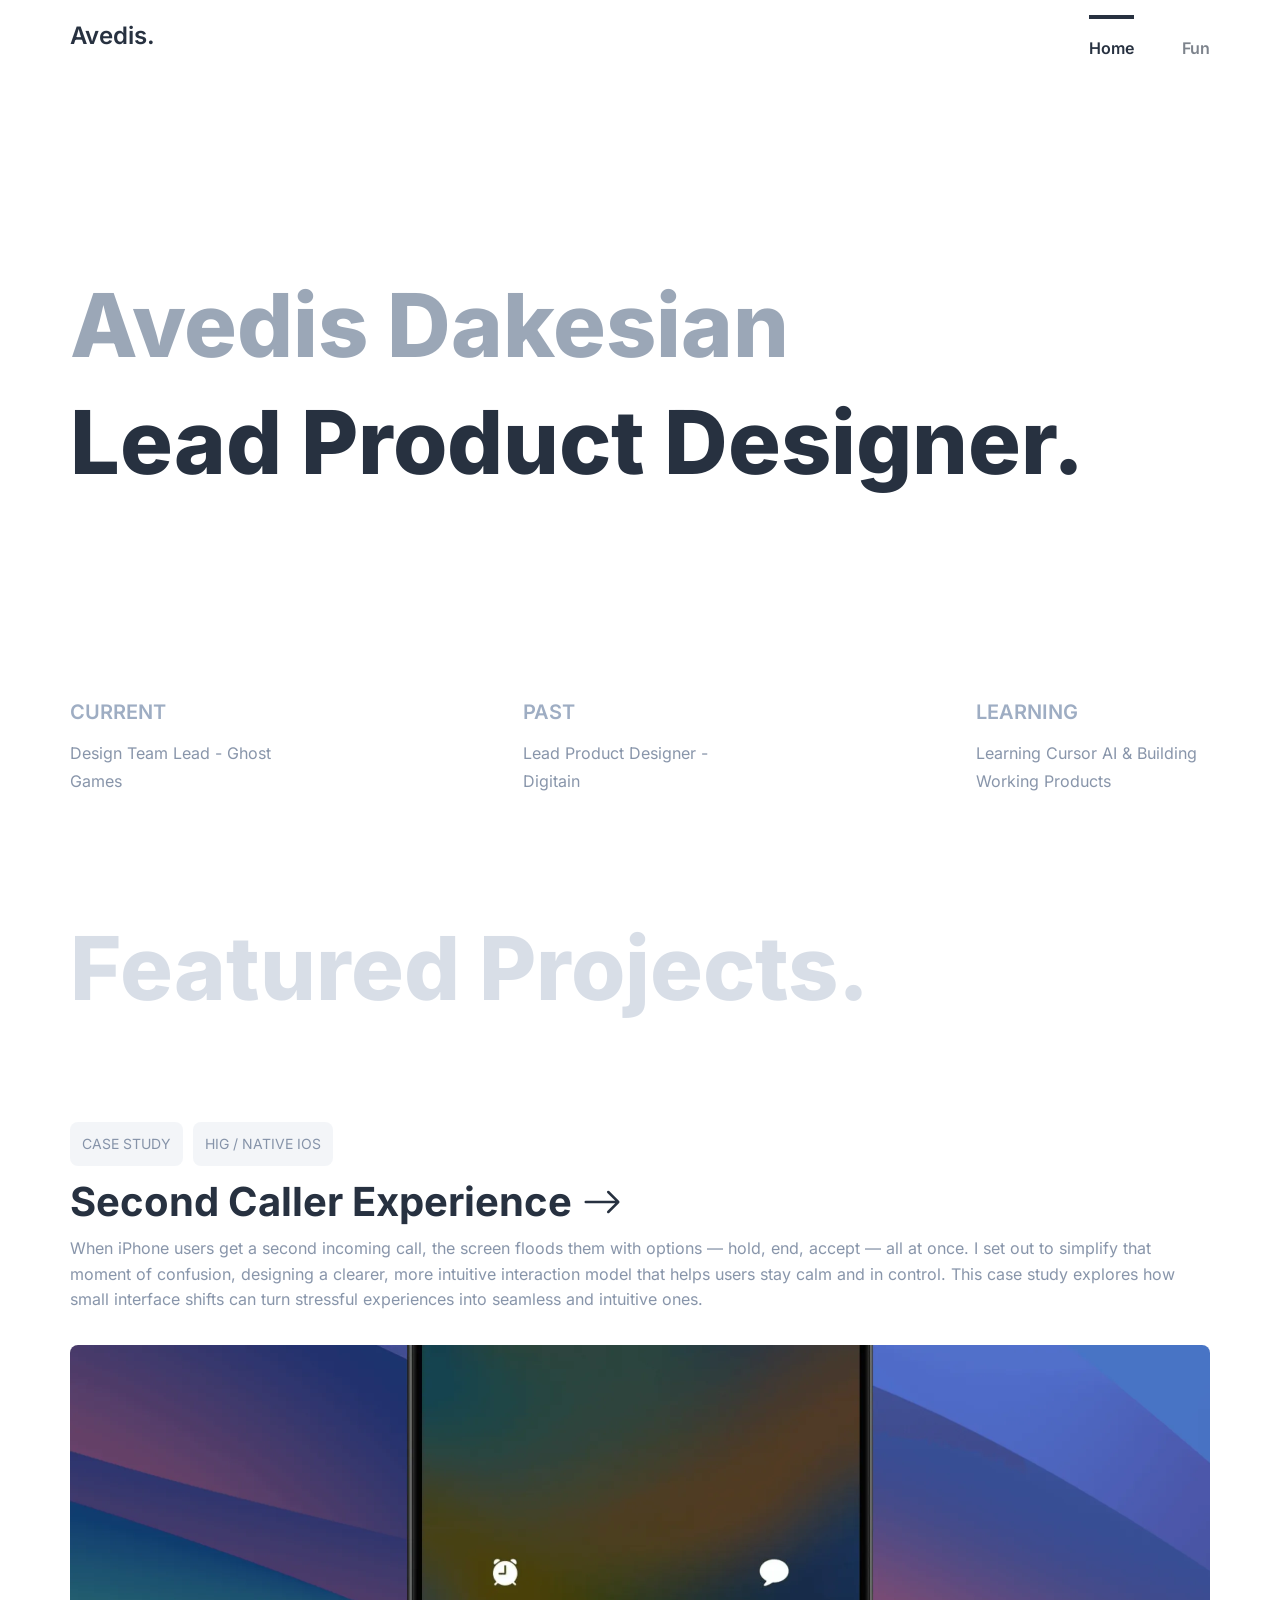
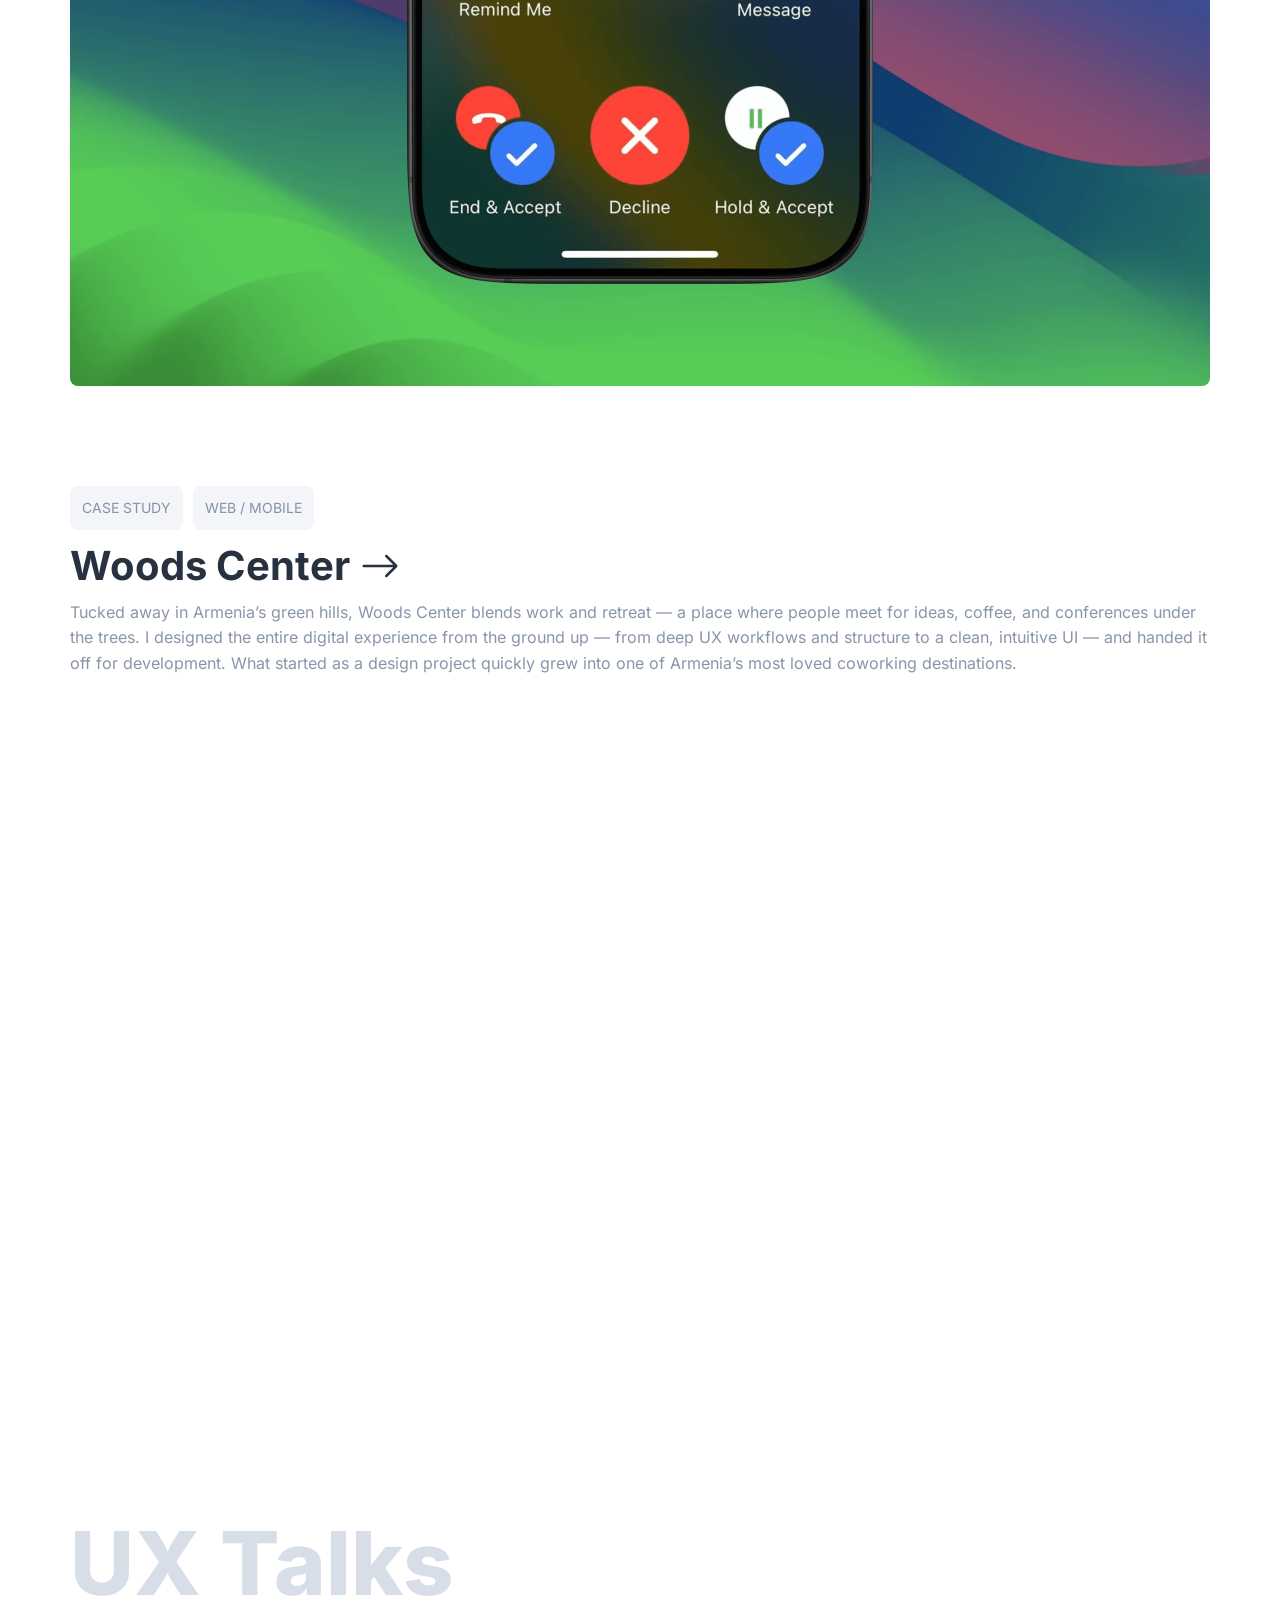
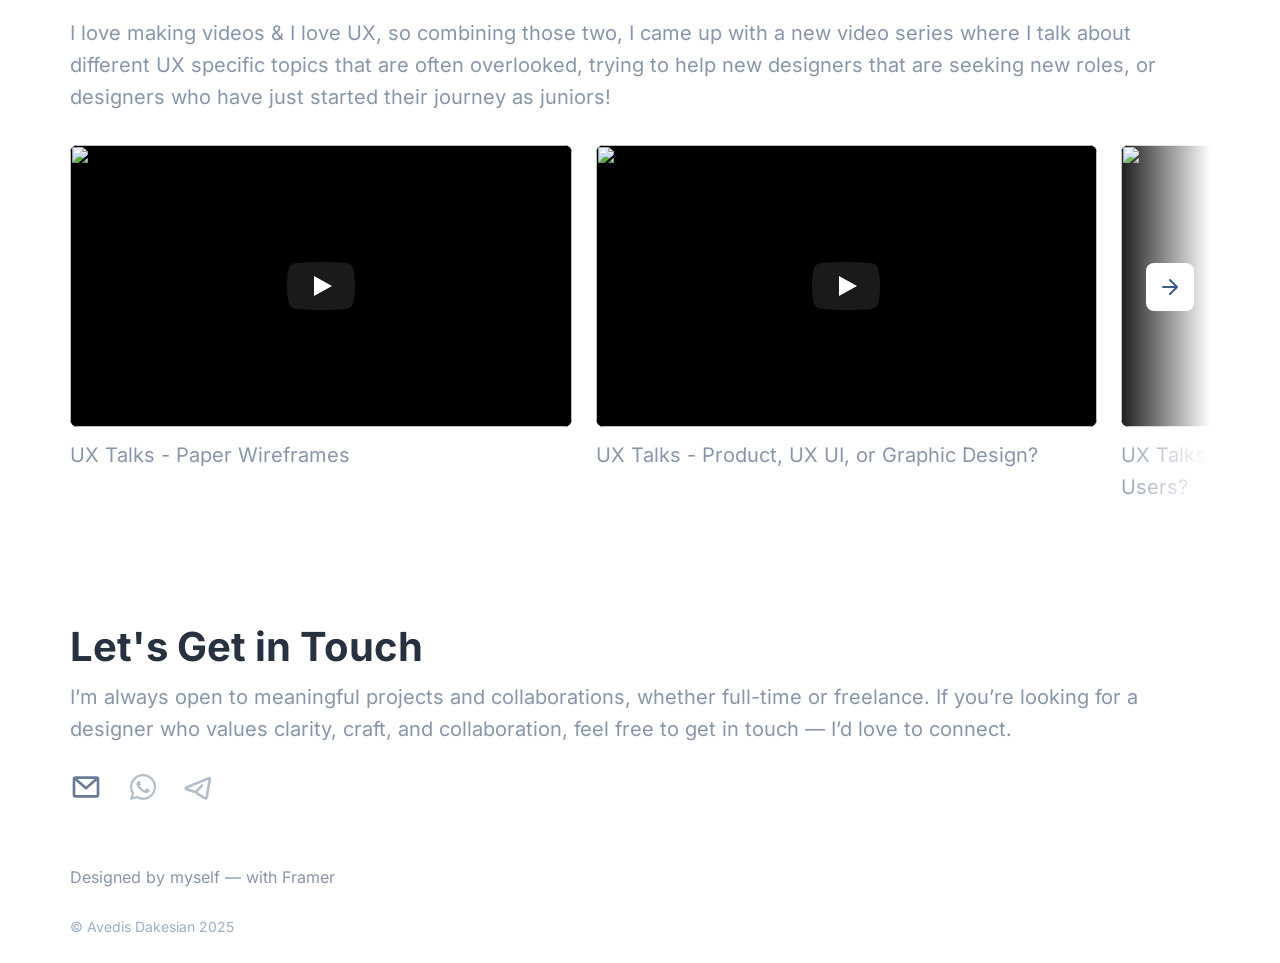
==== index.html @ b2bc1f85 "Rebuild the site in plain HTML and CSS Home page with the flipping role titles, and both case studie" ====
<!doctype html>
<html lang="en">
<head>
  <meta charset="utf-8">
  <meta name="viewport" content="width=device-width, initial-scale=1">
  <title>Avedis.</title>
  <meta name="description" content="Avedis Dakesian, Lead Product Designer. Case studies, UX Talks and how to get in touch.">
  <meta property="og:title" content="Avedis.">
  <meta property="og:description" content="Avedis Dakesian, Lead Product Designer.">
  <meta property="og:type" content="website">
  <meta property="og:image" content="https://avedisdakesian.github.io/assets/img/og-image.jpg">
  <meta name="twitter:card" content="summary_large_image">
  <link rel="icon" href="favicon.svg" type="image/svg+xml">
  <link rel="preload" href="assets/fonts/inter-latin-wght-normal.woff2" as="font" type="font/woff2" crossorigin>
  <link rel="stylesheet" href="assets/css/base.css">
  <link rel="stylesheet" href="assets/css/home.css">
</head>
<body>

  <!-- Phone header (below 1220px wide) -->
  <header class="phone-nav" data-menu>
    <div class="phone-nav__bar">
      <a class="logo" href="./">Avedis.</a>
      <button class="phone-nav__toggle" type="button" aria-expanded="false" aria-controls="phone-menu">
        <span class="visually-hidden">Menu</span>
        <span class="phone-nav__line"></span>
        <span class="phone-nav__line"></span>
      </button>
    </div>
    <nav class="phone-nav__menu" id="phone-menu" aria-label="Main">
      <a href="./" aria-current="page">Home</a>
      <a href="https://www.instagram.com/avedisdakesian/" target="_blank" rel="noopener">Fun</a>
    </nav>
  </header>

  <main class="container">

    <section class="hero">
      <!-- Desktop nav -->
      <nav class="nav" aria-label="Main">
        <a class="logo" href="./">Avedis.</a>
        <div class="nav__items">
          <a class="nav__item is-active" href="./" aria-current="page">Home</a>
          <a class="nav__item" href="https://www.instagram.com/avedisdakesian/" target="_blank" rel="noopener">Fun</a>
        </div>
      </nav>

      <div class="hero__texts">
        <h1 class="hero__name">Avedis Dakesian</h1>
        <!-- The flipping titles: the list slides up one line at a time. The last line repeats the first so the loop is seamless. -->
        <p class="hero__roles" aria-label="Lead Product Designer, Problem Solver, UX Architect, UI Designer, Storyteller">
          <span class="hero__roles-track" aria-hidden="true">
            <span>Lead Product Designer.</span>
            <span>Problem Solver.</span>
            <span>UX Architect.</span>
            <span>UI Designer.</span>
            <span>Storyteller.</span>
            <span>Lead Product Designer.</span>
          </span>
        </p>
      </div>

      <div class="timeline">
        <div class="timeline__item">
          <h2 class="timeline__label">CURRENT</h2>
          <p class="timeline__text">Design Team Lead - Ghost Games</p>
        </div>
        <div class="timeline__item">
          <h2 class="timeline__label">PAST</h2>
          <p class="timeline__text">Lead Product Designer - Digitain</p>
        </div>
        <div class="timeline__item">
          <h2 class="timeline__label">LEARNING</h2>
          <p class="timeline__text">Learning Cursor AI &amp; Building Working Products</p>
        </div>
      </div>
    </section>

    <section class="projects" aria-labelledby="projects-title">
      <h2 class="section-title" id="projects-title">Featured Projects.</h2>

      <div class="projects__list">
        <article class="project">
          <div class="project__head">
            <ul class="tags">
              <li>CASE STUDY</li>
              <li>HIG / NATIVE IOS</li>
            </ul>
            <div class="project__text">
              <a class="project__title" href="second-caller/">
                <h3>Second Caller Experience</h3>
                <svg viewBox="0 0 16 16" aria-hidden="true"><path fill="currentColor" fill-rule="evenodd" d="M1 8a.5.5 0 0 1 .5-.5h11.793l-3.147-3.146a.5.5 0 0 1 .708-.708l4 4a.5.5 0 0 1 0 .708l-4 4a.5.5 0 0 1-.708-.708L13.293 8.5H1.5A.5.5 0 0 1 1 8"/></svg>
              </a>
              <p class="project__desc">When iPhone users get a second incoming call, the screen floods them with options — hold, end, accept — all at once. I set out to simplify that moment of confusion, designing a clearer, more intuitive interaction model that helps users stay calm and in control. This case study explores how small interface shifts can turn stressful experiences into seamless and intuitive ones.</p>
            </div>
          </div>
          <a class="project__media" href="second-caller/" tabindex="-1" aria-hidden="true">
            <img src="assets/img/second-caller-cover.webp" alt="" width="2280" height="1282" loading="lazy">
          </a>
        </article>

        <article class="project">
          <div class="project__head">
            <ul class="tags">
              <li>CASE STUDY</li>
              <li>WEB / MOBILE</li>
            </ul>
            <div class="project__text">
              <a class="project__title" href="woods-center/">
                <h3>Woods Center</h3>
                <svg viewBox="0 0 16 16" aria-hidden="true"><path fill="currentColor" fill-rule="evenodd" d="M1 8a.5.5 0 0 1 .5-.5h11.793l-3.147-3.146a.5.5 0 0 1 .708-.708l4 4a.5.5 0 0 1 0 .708l-4 4a.5.5 0 0 1-.708-.708L13.293 8.5H1.5A.5.5 0 0 1 1 8"/></svg>
              </a>
              <p class="project__desc">Tucked away in Armenia’s green hills, Woods Center blends work and retreat — a place where people meet for ideas, coffee, and conferences under the trees. I designed the entire digital experience from the ground up — from deep UX workflows and structure to a clean, intuitive UI — and handed it off for development. What started as a design project quickly grew into one of Armenia’s most loved coworking destinations.</p>
            </div>
          </div>
          <a class="project__media" href="woods-center/" tabindex="-1" aria-hidden="true">
            <video src="assets/video/woods-center-demo.mp4" autoplay muted loop playsinline preload="metadata"></video>
          </a>
        </article>
      </div>
    </section>

    <section class="talks" aria-labelledby="talks-title">
      <div>
        <h2 class="section-title" id="talks-title">UX Talks</h2>
        <p class="talks__intro">I love making videos &amp; I love UX, so combining those two, I came up with a new video series where I talk about different UX specific topics that are often overlooked, trying to help new designers that are seeking new roles, or designers who have just started their journey as juniors!</p>
      </div>

      <div class="talks__browser" data-scroller>
        <div class="talks__list" data-scroller-track>
          <div class="talk">
            <div class="yt" data-yt="sAytgyVhCgc" data-title="UX Talks - Paper Wireframes"></div>
            <h3 class="talk__title">UX Talks - Paper Wireframes</h3>
          </div>
          <div class="talk">
            <div class="yt" data-yt="yhC3eWUnYZg" data-title="UX Talks - Product, UX UI, or Graphic Design?"></div>
            <h3 class="talk__title">UX Talks - Product, UX UI, or Graphic Design?</h3>
          </div>
          <div class="talk">
            <div class="yt" data-yt="FBl2fDPZxWE" data-title="UX Talks - Should You REALLY Listen to Your Users?"></div>
            <h3 class="talk__title">UX Talks - Should You REALLY Listen to Your Users?</h3>
          </div>
          <div class="talk">
            <div class="yt" data-yt="o7DlgkfJs3c" data-title="UX Talks - Problem Statement"></div>
            <h3 class="talk__title">UX Talks - Problem Statement</h3>
          </div>
          <div class="talk">
            <div class="yt" data-yt="W0gmJpAhJsg" data-title="UX Vlog - User Personas"></div>
            <h3 class="talk__title">UX Vlog - User Personas</h3>
          </div>
        </div>
        <button class="talks__arrow talks__arrow--prev" type="button" aria-label="Previous videos" data-scroller-prev hidden>
          <svg viewBox="0 0 24 24" aria-hidden="true"><path d="M19 12H5M12 5l-7 7 7 7"/></svg>
        </button>
        <button class="talks__arrow talks__arrow--next" type="button" aria-label="Next videos" data-scroller-next>
          <svg viewBox="0 0 24 24" aria-hidden="true"><path d="M5 12h14M12 5l7 7-7 7"/></svg>
        </button>
        <div class="talks__fade talks__fade--left" aria-hidden="true"></div>
        <div class="talks__fade talks__fade--right" aria-hidden="true"></div>
      </div>
    </section>

    <section class="contact" aria-labelledby="contact-title">
      <h2 class="contact__title" id="contact-title">Let's Get in Touch</h2>
      <p class="contact__text">I’m always open to meaningful projects and collaborations, whether full-time or freelance. If you’re looking for a designer who values clarity, craft, and collaboration, feel free to get in touch — I’d love to connect.</p>
      <div class="contact__icons">
        <a href="https://mail.google.com/mail/?view=cm&amp;to=avedisdakesian@gmail.com" target="_blank" rel="noopener" aria-label="Email">
          <svg viewBox="0 0 24 24" aria-hidden="true"><path d="M17.5 .5 9 8 .5 .5M1 14h16a1 1 0 0 0 1-1V1a1 1 0 0 0-1-1H1a1 1 0 0 0-1 1v12a1 1 0 0 0 1 1Z" transform="translate(3 5)" fill="none" stroke="#6a7b95" stroke-width="2" stroke-linecap="round" stroke-linejoin="round"/></svg>
        </a>
        <!-- WhatsApp and Telegram had no link in Framer either. Add yours as href to make them clickable. -->
        <span aria-label="WhatsApp">
          <svg viewBox="0 0 32 32" aria-hidden="true"><path transform="translate(4 3)" fill="rgba(106,123,149,.5)" d="M 22.213 3.775 C 19.787 1.354 16.492 -0.004 13.057 0 C 5.907 0 0.109 5.77 0.109 12.888 C 0.109 15.257 0.751 17.476 1.87 19.383 L 1.837 19.322 L 0 26 L 6.863 24.208 C 8.65 25.195 10.781 25.776 13.049 25.776 L 13.054 25.776 C 20.205 25.774 26 20.003 26 12.886 C 26.004 9.468 24.641 6.19 22.212 3.776 Z M 13.054 23.599 L 13.049 23.599 C 11.029 23.599 9.139 23.044 7.525 22.079 L 7.574 22.106 L 7.181 21.875 L 3.109 22.939 L 4.195 18.986 L 3.939 18.581 C 2.858 16.878 2.288 14.903 2.293 12.889 C 2.293 6.974 7.111 2.179 13.054 2.179 C 18.996 2.179 23.814 6.974 23.814 12.889 C 23.814 18.804 18.997 23.599 13.054 23.599 Z M 18.957 15.579 C 18.634 15.417 17.043 14.64 16.747 14.531 C 16.45 14.424 16.234 14.371 16.018 14.693 C 15.803 15.015 15.183 15.74 14.994 15.955 C 14.806 16.171 14.616 16.197 14.293 16.036 C 13.336 15.655 12.453 15.112 11.683 14.431 L 11.691 14.438 C 10.997 13.799 10.399 13.063 9.917 12.253 L 9.893 12.208 C 9.704 11.886 9.872 11.712 10.034 11.551 C 10.179 11.407 10.358 11.175 10.519 10.988 C 10.646 10.832 10.755 10.655 10.838 10.464 L 10.843 10.449 C 10.931 10.268 10.92 10.054 10.814 9.883 L 10.816 9.886 C 10.734 9.724 10.088 8.14 9.818 7.494 C 9.555 6.867 9.288 6.953 9.09 6.942 C 8.902 6.934 8.686 6.932 8.47 6.932 C 8.126 6.94 7.82 7.095 7.609 7.333 L 7.609 7.335 C 6.867 8.033 6.456 9.009 6.477 10.024 L 6.477 10.021 C 6.583 11.241 7.045 12.404 7.807 13.365 L 7.797 13.352 C 9.171 15.394 11.045 17.054 13.242 18.176 L 13.324 18.213 C 13.801 18.428 14.412 18.658 15.038 18.855 L 15.168 18.89 C 15.836 19.093 16.542 19.135 17.23 19.014 L 17.203 19.018 C 18.108 18.833 18.895 18.284 19.378 17.502 L 19.386 17.487 C 19.599 17.001 19.664 16.463 19.573 15.94 L 19.575 15.957 C 19.495 15.822 19.279 15.742 18.955 15.58 Z"/></svg>
        </span>
        <span aria-label="Telegram">
          <svg viewBox="0 0 32 32" aria-hidden="true"><path fill="rgba(106,123,149,.5)" d="M 26.093 26.417 C 25.803 28.187 23.86 29.2 22.237 28.32 C 20.88 27.581 18.865 26.447 17.049 25.26 C 16.143 24.668 15.265 24.051 14.536 23.451 C 14.059 23.057 13.591 22.629 13.219 22.184 C 11.857 22.049 10.159 21.573 8.601 21.059 C 6.902 20.489 5.224 19.858 3.569 19.168 C 1.899 18.475 1.98 16.176 3.569 15.507 L 26.369 5.907 C 27.041 5.624 27.813 5.728 28.385 6.179 C 28.957 6.63 29.238 7.356 29.12 8.075 Z M 6.127 17.323 C 7.219 17.753 8.322 18.154 9.436 18.525 C 10.932 19.019 12.295 19.381 13.273 19.507 L 19.056 13.724 C 19.577 13.203 20.421 13.204 20.942 13.725 C 21.463 14.246 21.462 15.09 20.941 15.611 L 15.66 20.891 C 15.843 21.064 16.033 21.23 16.228 21.389 C 16.958 21.975 17.719 22.522 18.507 23.028 C 20.216 24.145 22.135 25.229 23.467 25.953 L 26.291 8.833 L 6.125 17.323 Z"/></svg>
        </span>
      </div>
    </section>

    <footer class="footer">
      <p class="footer__credit">Designed by myself — with Framer</p>
      <p class="footer__copy">© Avedis Dakesian 2025</p>
    </footer>
  </main>

  <script src="assets/js/site.js" defer></script>
</body>
</html>
---- assets/css/base.css ----
/* Shared by every page: font, colours, the 1140px content width. */

@font-face {
  font-family: "Inter";
  font-style: normal;
  font-display: swap;
  font-weight: 100 900;
  src: url("../fonts/inter-latin-wght-normal.woff2") format("woff2-variations");
  unicode-range: U+0000-00FF, U+0131, U+0152-0153, U+02BB-02BC, U+02C6, U+02DA, U+02DC, U+0304, U+0308, U+0329, U+2000-206F, U+20AC, U+2122, U+2191, U+2193, U+2212, U+2215, U+FEFF, U+FFFD;
}
@font-face {
  font-family: "Inter";
  font-style: normal;
  font-display: swap;
  font-weight: 100 900;
  src: url("../fonts/inter-latin-ext-wght-normal.woff2") format("woff2-variations");
  unicode-range: U+0100-02BA, U+02BD-02C5, U+02C7-02CC, U+02CE-02D7, U+02DD-02FF, U+0304, U+0308, U+0329, U+1D00-1DBF, U+1E00-1E9F, U+1EF2-1EFF, U+2020, U+20A0-20AB, U+20AD-20C0, U+2113, U+2C60-2C7F, U+A720-A7FF;
}

:root {
  /* Content never gets wider than this. Change it here and every page follows. */
  --max-width: 1140px;
  /* Space kept on each side of the content. */
  --gutter: 40px;

  --ink: #273140;
  --name: #9ba7b7;
  --muted: rgba(106, 123, 149, 0.8);
  --label: rgba(61, 91, 135, 0.5);
  --ghost: rgba(61, 91, 135, 0.2);
  --chip: rgba(61, 91, 135, 0.06);
  --radius: 8px;
}

/* Framer switches to its phone layout below 1220px wide; so do we. */
@media (max-width: 1219.98px) {
  :root { --gutter: 16px; }
}

*, *::before, *::after { box-sizing: border-box; }

html { -webkit-text-size-adjust: 100%; }

body {
  margin: 0;
  background: #fff;
  color: var(--ink);
  font-family: "Inter", system-ui, -apple-system, "Segoe UI", sans-serif;
  -webkit-font-smoothing: antialiased;
  -moz-osx-font-smoothing: grayscale;
}

h1, h2, h3, h4, p { margin: 0; font-weight: inherit; font-size: inherit; line-height: inherit; }
img, video { display: block; max-width: 100%; }
a { color: inherit; text-decoration: none; }
button { font: inherit; color: inherit; }

.container {
  width: 100%;
  max-width: calc(var(--max-width) + 2 * var(--gutter));
  margin-inline: auto;
  padding-inline: var(--gutter);
}

.visually-hidden {
  position: absolute; width: 1px; height: 1px; padding: 0; margin: -1px;
  overflow: hidden; clip: rect(0 0 0 0); white-space: nowrap; border: 0;
}

:focus-visible { outline: 2px solid var(--ink); outline-offset: 3px; border-radius: 4px; }
---- assets/css/home.css ----
/* Home page. Desktop values first; the phone layout (below 1220px) is at the bottom. */

.logo { font-size: 24px; line-height: 1.2; font-weight: 600; color: var(--ink); }

/* ---------- Desktop nav ---------- */
.nav {
  display: flex;
  align-items: center;
  justify-content: space-between;
  height: 72px;
}
.nav__items { display: flex; gap: 48px; }
.nav__item {
  padding-top: 24px;
  font-size: 16px;
  line-height: 19px;
  font-weight: 600;
  color: rgba(39, 49, 64, 0.6);
  transition: color 0.2s ease;
}
.nav__item:hover { color: var(--ink); }
.nav__item.is-active { color: var(--ink); box-shadow: inset 0 4px 0 var(--ink); }

/* ---------- Phone header (hidden on desktop) ---------- */
.phone-nav { display: none; }

/* ---------- Hero ---------- */
.hero {
  display: flex;
  flex-direction: column;
  gap: 200px;
  padding-bottom: 120px;
}
.hero__texts { display: flex; flex-direction: column; gap: 10px; }
.hero__name,
.hero__roles {
  font-size: 88px;
  line-height: 107px;
  font-weight: 800;
}
.hero__name { color: var(--name); }
.hero__roles {
  height: 107px;
  overflow: hidden;
  color: var(--ink);
}
.hero__roles-track {
  display: flex;
  flex-direction: column;
  animation: roles 12.5s cubic-bezier(0.65, 0, 0.35, 1) infinite;
}
.hero__roles-track > span { display: block; white-space: nowrap; }

/* 5 titles, each held ~2.1s then slid up in ~0.4s. Step n sits at -n/6 of the track (6 lines including the repeat). */
@keyframes roles {
  0%, 16.67%   { transform: translateY(0); }
  20%, 36.67%  { transform: translateY(-16.6667%); }
  40%, 56.67%  { transform: translateY(-33.3333%); }
  60%, 76.67%  { transform: translateY(-50%); }
  80%, 96.67%  { transform: translateY(-66.6667%); }
  100%         { transform: translateY(-83.3333%); }
}
@media (prefers-reduced-motion: reduce) {
  .hero__roles-track { animation: none; }
}

.timeline { display: flex; justify-content: space-between; }
.timeline__item { display: flex; flex-direction: column; gap: 10px; width: 234px; }
.timeline__label { font-size: 20px; line-height: 33px; font-weight: 600; color: var(--label); }
.timeline__text { font-size: 16px; line-height: 28px; color: var(--muted); }

/* ---------- Section titles ---------- */
.section-title {
  font-size: 88px;
  line-height: 107px;
  font-weight: 800;
  color: var(--ghost);
}

/* ---------- Featured projects ---------- */
.projects {
  display: flex;
  flex-direction: column;
  gap: 100px;
  padding-bottom: 160px;
}
.projects__list { display: flex; flex-direction: column; gap: 100px; }
.project { display: flex; flex-direction: column; gap: 32px; }
.project__head { display: flex; flex-direction: column; gap: 12px; }

.tags { display: flex; gap: 10px; margin: 0; padding: 0; list-style: none; }
.tags li {
  padding: 8px 12px;
  border-radius: 8px;
  background: var(--chip);
  font-size: 14px;
  line-height: 28px;
  color: var(--muted);
}

.project__text { display: flex; flex-direction: column; gap: 10px; }
.project__title {
  display: inline-flex;
  align-items: center;
  gap: 10px;
  align-self: flex-start;
  color: var(--ink);
}
.project__title h3 { font-size: 40px; line-height: 48px; font-weight: 700; }
.project__title svg { width: 40px; height: 40px; transition: transform 0.25s ease; }
.project__title:hover svg { transform: translateX(6px); }
.project__desc { font-size: 16px; line-height: 1.6; color: var(--muted); }

.project__media {
  display: block;
  aspect-ratio: 1140 / 641;
  border-radius: var(--radius);
  overflow: hidden;
}
.project__media img,
.project__media video { width: 100%; height: 100%; object-fit: cover; }

/* ---------- UX Talks ---------- */
.talks {
  display: flex;
  flex-direction: column;
  gap: 32px;
  padding-bottom: 120px;
}
.talks__intro { font-size: 20px; line-height: 32px; color: var(--muted); }

.talks__browser { position: relative; }
.talks__list {
  display: flex;
  gap: 24px;
  overflow-x: auto;
  scroll-snap-type: x mandatory;
  scroll-behavior: smooth;
  scrollbar-width: none;
}
.talks__list::-webkit-scrollbar { display: none; }
.talk {
  flex: 0 0 min(502px, 44%);
  display: flex;
  flex-direction: column;
  gap: 12px;
  scroll-snap-align: start;
}
.talk__title { font-size: 20px; line-height: 32px; color: var(--muted); }

/* YouTube thumbnail that turns into the player on click (same as Framer did) */
.yt {
  position: relative;
  aspect-ratio: 16 / 9;
  border-radius: var(--radius);
  overflow: hidden;
  background: #000 center / cover no-repeat;
  cursor: pointer;
}
.yt img, .yt iframe { position: absolute; inset: 0; width: 100%; height: 100%; border: 0; object-fit: cover; }
.yt button {
  position: absolute; top: 50%; left: 50%;
  width: 68px; height: 48px; padding: 0;
  transform: translate(-50%, -50%);
  border: 0; background: transparent; cursor: pointer;
}
.yt button path:first-child { fill: #212121; fill-opacity: 0.8; transition: fill 0.1s, fill-opacity 0.1s; }
.yt:hover button path:first-child { fill: #f00; fill-opacity: 1; }

.talks__arrow {
  position: absolute;
  top: 118px;
  z-index: 5;
  display: flex;
  align-items: center;
  justify-content: center;
  width: 48px;
  height: 48px;
  padding: 12px;
  border: 0;
  border-radius: 8px;
  background: #fff;
  cursor: pointer;
}
.talks__arrow[hidden] { display: none; }
.talks__arrow svg { width: 24px; height: 24px; fill: none; stroke: rgb(61, 91, 135); stroke-width: 2; stroke-linecap: round; stroke-linejoin: round; }
.talks__arrow--prev { left: 16px; }
.talks__arrow--next { right: 16px; }

.talks__fade {
  position: absolute;
  top: 0;
  z-index: 3;
  width: 100px;
  height: 100%;
  pointer-events: none;
  transition: opacity 150ms ease;
}
.talks__fade--right { right: 0; background: linear-gradient(90deg, rgba(255, 255, 255, 0), #fff); }
.talks__fade--left { left: 0; background: linear-gradient(270deg, rgba(255, 255, 255, 0), #fff); opacity: 0; }
.talks__browser.is-scrolled .talks__fade--left { opacity: 1; }
.talks__browser.is-at-end .talks__fade--right { opacity: 0; }

/* ---------- Contact ---------- */
.contact {
  display: flex;
  flex-direction: column;
  gap: 10px;
  padding-bottom: 60px;
}
.contact__title { font-size: 40px; line-height: 48px; font-weight: 700; color: var(--ink); }
.contact__text { font-size: 20px; line-height: 32px; color: var(--muted); }
.contact__icons { display: flex; gap: 24px; padding-top: 16px; }
.contact__icons > * { display: block; width: 32px; height: 32px; }
.contact__icons svg { width: 32px; height: 32px; display: block; }
.contact__icons a { transition: opacity 0.2s ease; }
.contact__icons a:hover { opacity: 0.7; }

/* ---------- Footer ---------- */
.footer {
  display: flex;
  flex-direction: column;
  gap: 24px;
  padding-bottom: 24px;
}
.footer__credit { font-size: 16px; line-height: 28px; color: var(--muted); }
.footer__copy { font-size: 14px; line-height: 24px; color: var(--label); }

/* =================================================================
   Phone layout (Framer's breakpoint: below 1220px)
   ================================================================= */
@media (max-width: 1219.98px) {
  .nav { display: none; }

  .phone-nav {
    display: block;
    position: relative;
    z-index: 10;
    margin-bottom: 10px;
    background: #fff;
    border-bottom: 1px solid rgba(0, 0, 0, 0.07);
  }
  .phone-nav__bar {
    display: flex;
    align-items: center;
    justify-content: space-between;
    height: 64px;
    padding: 0 10px 0 20px;
  }
  .phone-nav__toggle {
    position: relative;
    width: 44px;
    height: 44px;
    border: 0;
    background: none;
    cursor: pointer;
  }
  .phone-nav__line {
    position: absolute;
    left: 12px;
    width: 20px;
    height: 2px;
    border-radius: 10px;
    background: #999;
    transition: transform 0.25s ease, top 0.25s ease;
  }
  .phone-nav__line:nth-of-type(2) { top: 18px; }
  .phone-nav__line:nth-of-type(3) { top: 25px; }
  .phone-nav.is-open .phone-nav__line:nth-of-type(2) { top: 21px; transform: rotate(45deg); }
  .phone-nav.is-open .phone-nav__line:nth-of-type(3) { top: 21px; transform: rotate(-45deg); }

  .phone-nav__menu {
    display: none;
    flex-direction: column;
    padding: 0 20px 10px;
  }
  .phone-nav.is-open .phone-nav__menu { display: flex; }
  .phone-nav__menu a {
    padding: 13px 0;
    border-bottom: 1px solid #eee;
    font-size: 15px;
    line-height: 30px;
    font-weight: 500;
    letter-spacing: -0.01em;
    color: #444;
  }
  .phone-nav__menu a:last-child { border-bottom: 0; }

  .hero { gap: 88px; }
  .hero__texts { gap: 0; padding: 200px 0; }
  .hero__name,
  .hero__roles { font-size: 32px; line-height: 48px; }
  .hero__roles { height: 48px; }

  .timeline { flex-direction: column; gap: 40px; }
  .timeline__label { font-size: 16px; line-height: 24px; }
  .timeline__text { font-size: 14px; line-height: 24px; }

  .section-title { font-size: 32px; line-height: 48px; }

  .projects { gap: 40px; padding-bottom: 80px; }
  .projects__list { gap: 60px; }
  .project { gap: 24px; }
  .project__head { gap: 16px; }
  .tags li { padding: 4px 12px; font-size: 12px; line-height: 24px; }
  .project__title h3 { font-size: 24px; line-height: 32px; }
  .project__desc { font-size: 14px; }

  .talks { gap: 40px; padding-bottom: 60px; }
  .talks__intro { font-size: 14px; line-height: 1.6; }
  .talks__list { flex-direction: column; overflow: visible; scroll-snap-type: none; }
  .talk { flex-basis: auto; gap: 12px; }
  .talk__title { font-size: 16px; line-height: 1.6; }
  .talks__arrow, .talks__fade { display: none; }

  .contact__title { font-size: 24px; line-height: 32px; }
  .contact__text { font-size: 14px; line-height: 1.6; }
}
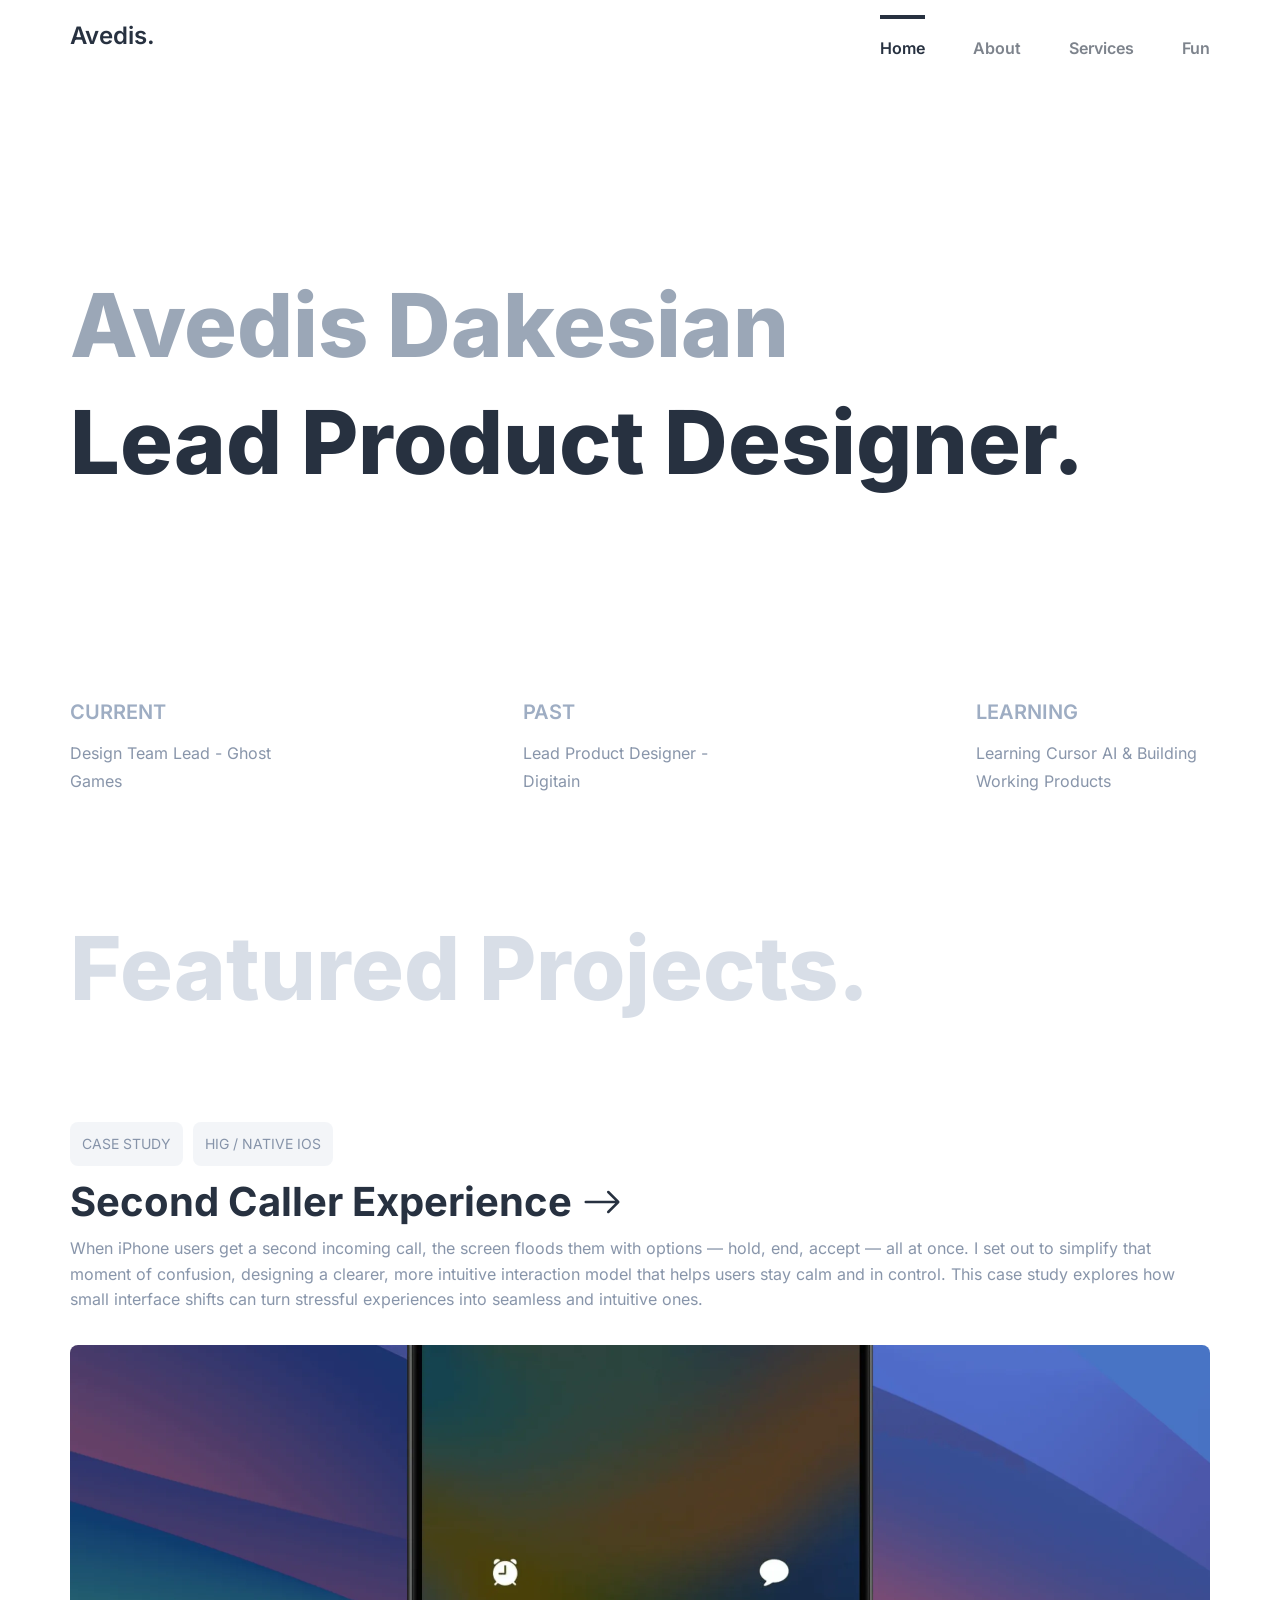
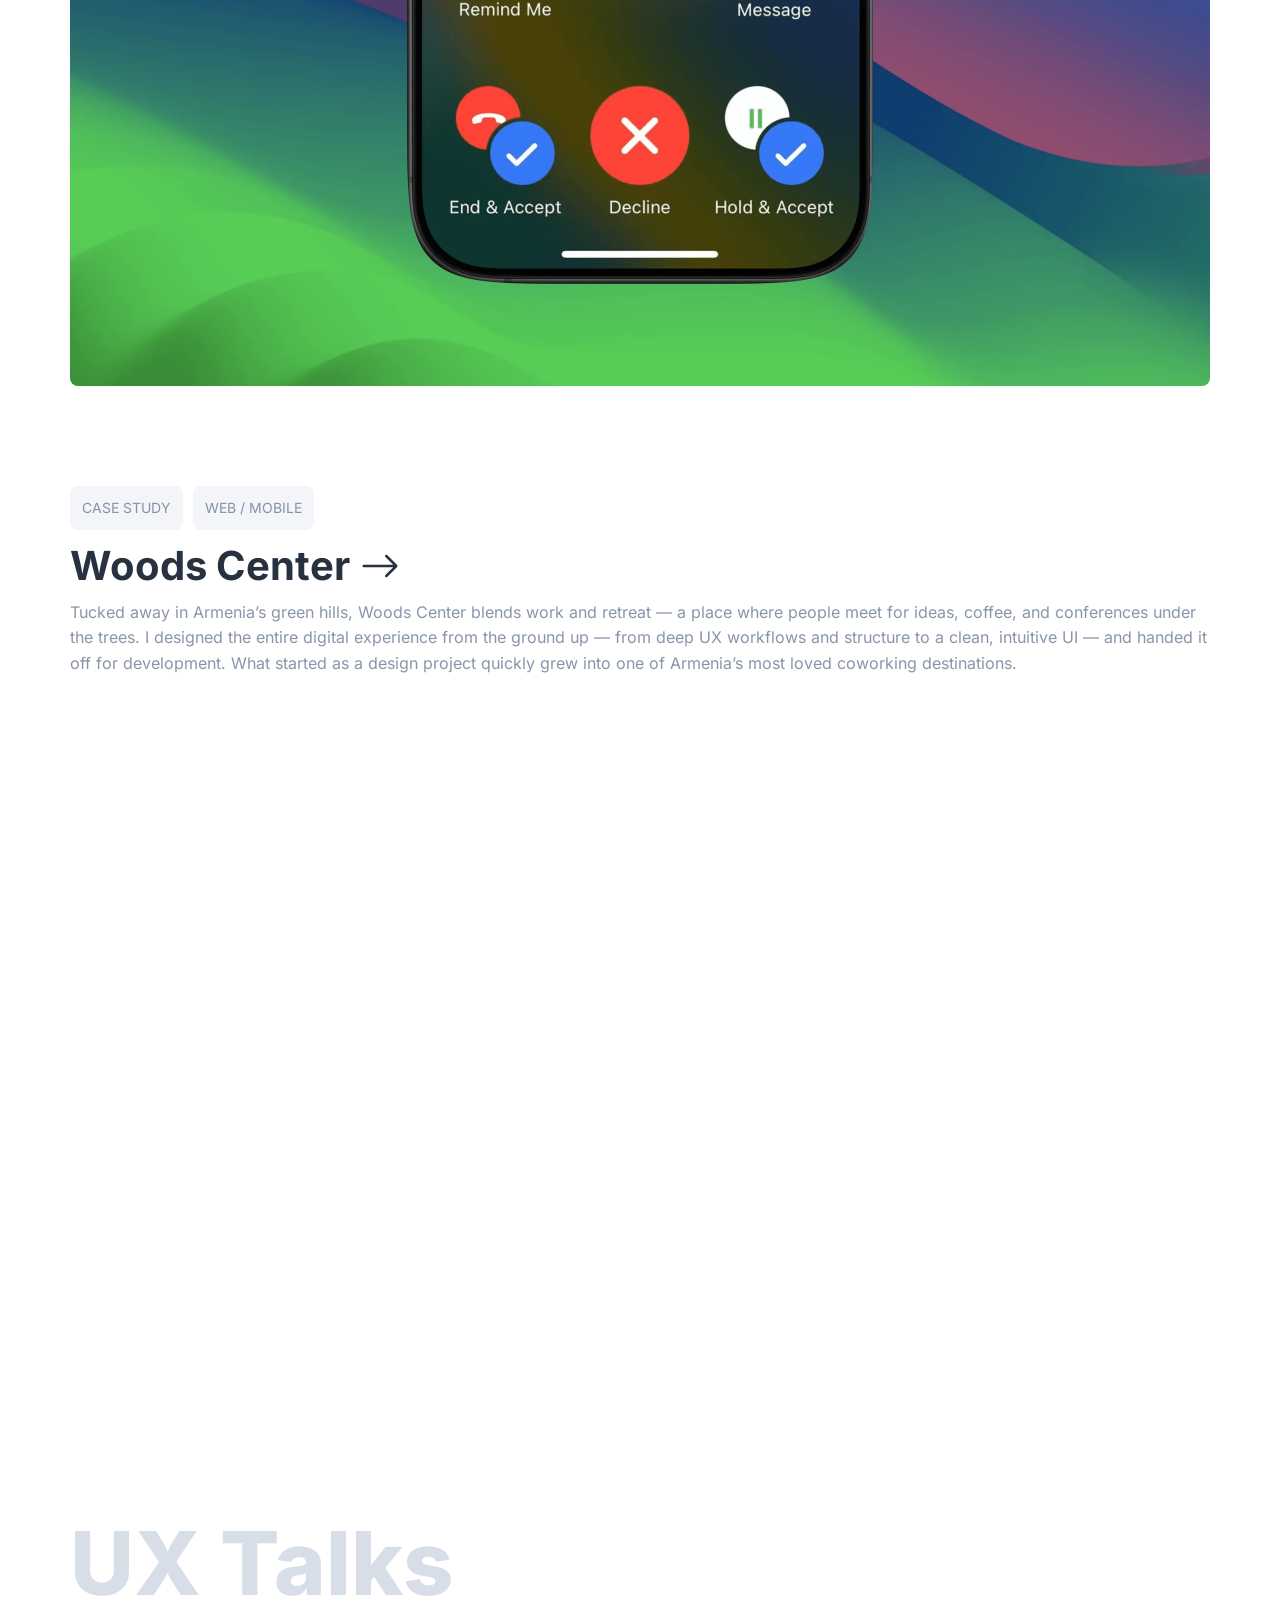
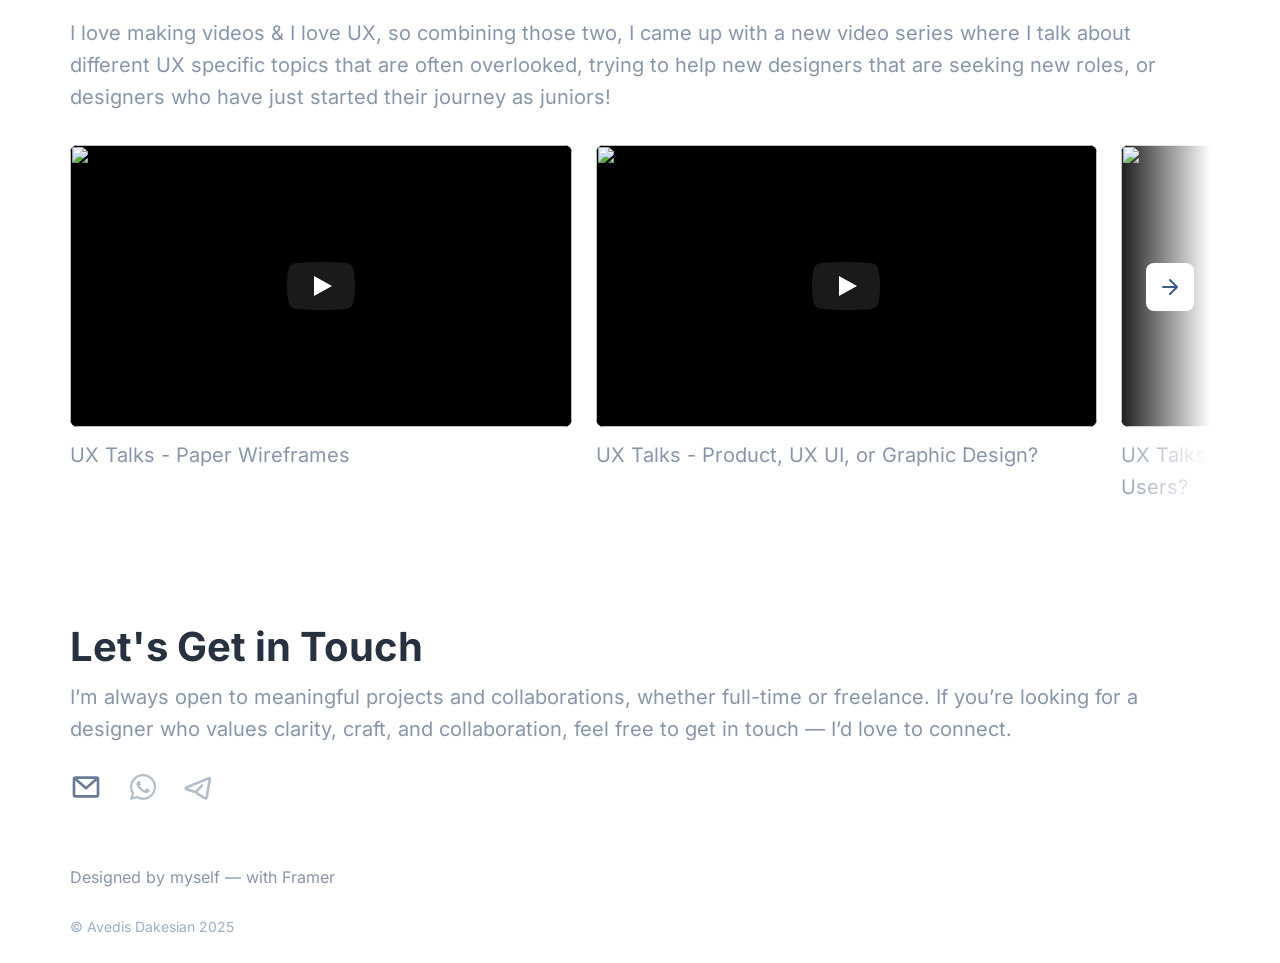
==== commit 0495851c: "Add About and Services pages Both pages use the home page's type, colours and 1140px width, and are " ====
--- a/index.html
+++ b/index.html
@@ -29,6 +29,8 @@
     </div>
     <nav class="phone-nav__menu" id="phone-menu" aria-label="Main">
       <a href="./" aria-current="page">Home</a>
+      <a href="about/">About</a>
+      <a href="services/">Services</a>
       <a href="https://www.instagram.com/avedisdakesian/" target="_blank" rel="noopener">Fun</a>
     </nav>
   </header>
@@ -41,6 +43,8 @@
         <a class="logo" href="./">Avedis.</a>
         <div class="nav__items">
           <a class="nav__item is-active" href="./" aria-current="page">Home</a>
+          <a class="nav__item" href="about/">About</a>
+          <a class="nav__item" href="services/">Services</a>
           <a class="nav__item" href="https://www.instagram.com/avedisdakesian/" target="_blank" rel="noopener">Fun</a>
         </div>
       </nav>
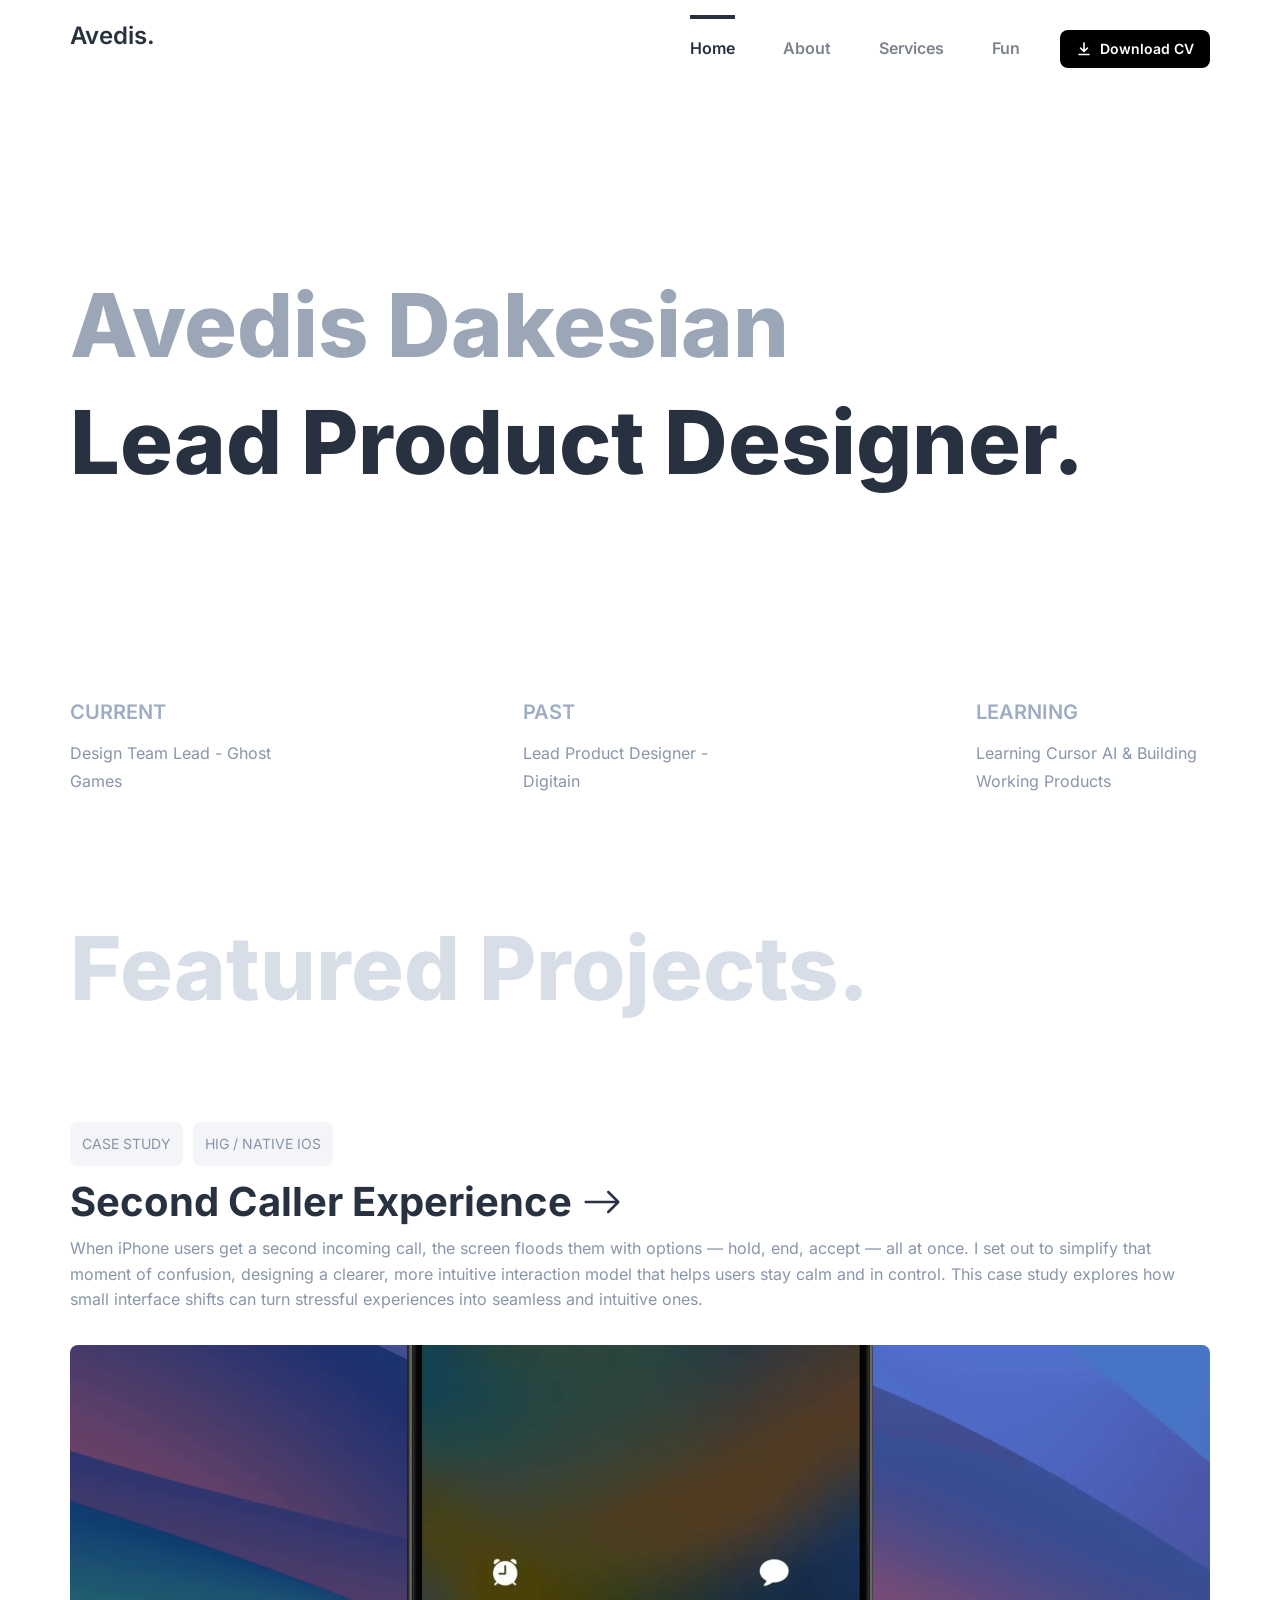
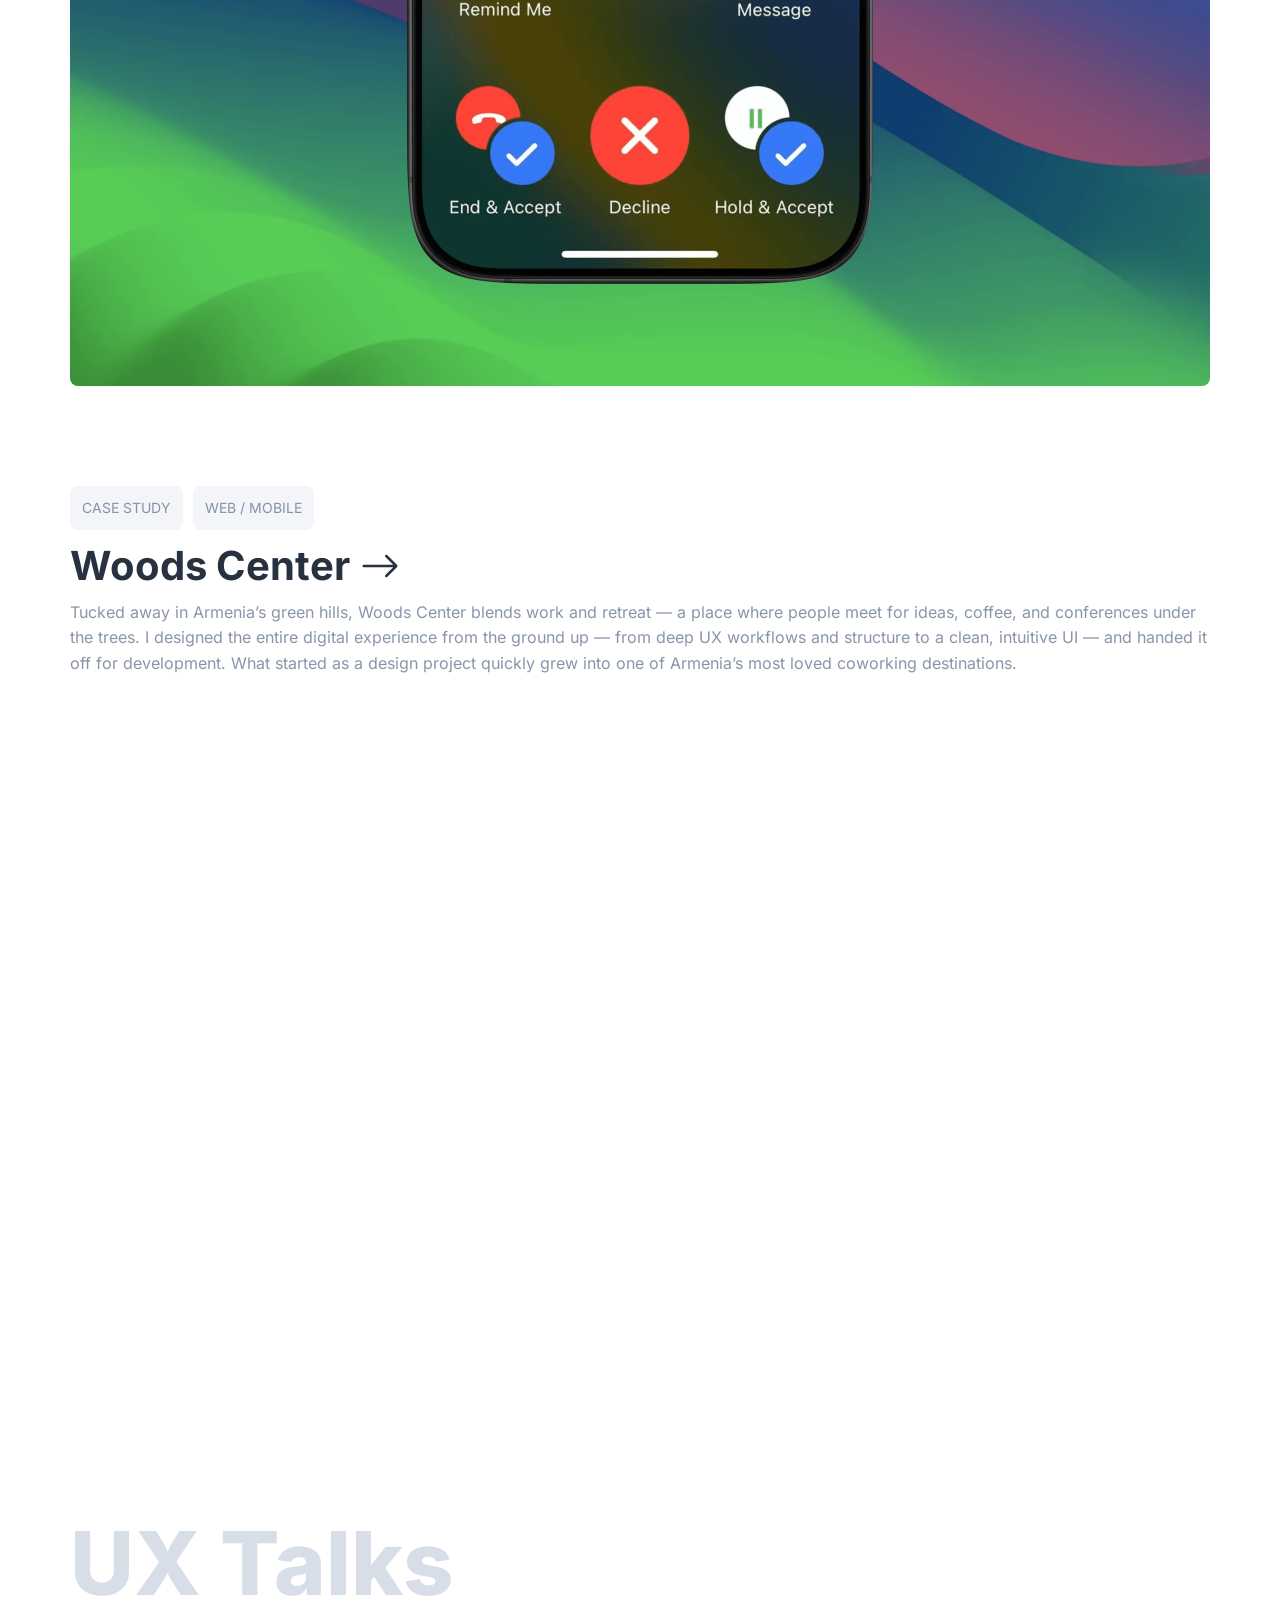
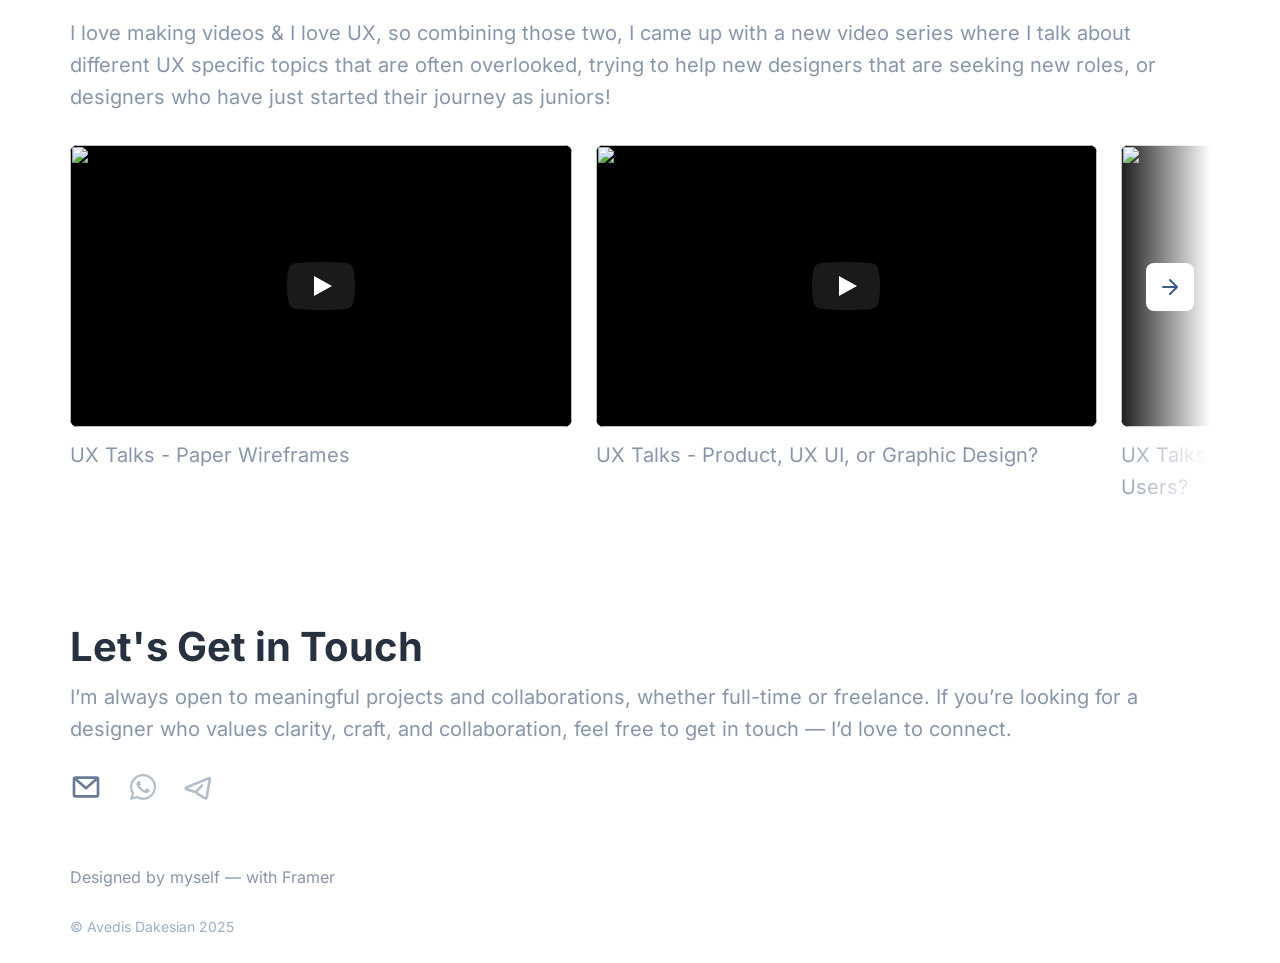
==== commit acb8ffbb: "Add a Download CV button to the navigation Black button at the end of the nav on every page (and in " ====
--- a/index.html
+++ b/index.html
@@ -21,11 +21,14 @@
   <header class="phone-nav" data-menu>
     <div class="phone-nav__bar">
       <a class="logo" href="./">Avedis.</a>
-      <button class="phone-nav__toggle" type="button" aria-expanded="false" aria-controls="phone-menu">
-        <span class="visually-hidden">Menu</span>
-        <span class="phone-nav__line"></span>
-        <span class="phone-nav__line"></span>
-      </button>
+      <div class="phone-nav__actions">
+        <a class="cv-button cv-button--small" href="assets/cv/Avedis-Dakesian-CV.pdf" download="Avedis-Dakesian-CV.pdf"><svg viewBox="0 0 16 16" aria-hidden="true"><path d="M8 2v8.5M4.5 7 8 10.5 11.5 7M3 13.5h10" fill="none" stroke="currentColor" stroke-width="1.6" stroke-linecap="round" stroke-linejoin="round"/></svg>Download CV</a>
+        <button class="phone-nav__toggle" type="button" aria-expanded="false" aria-controls="phone-menu">
+          <span class="visually-hidden">Menu</span>
+          <span class="phone-nav__line"></span>
+          <span class="phone-nav__line"></span>
+        </button>
+      </div>
     </div>
     <nav class="phone-nav__menu" id="phone-menu" aria-label="Main">
       <a href="./" aria-current="page">Home</a>
@@ -46,6 +49,7 @@
           <a class="nav__item" href="about/">About</a>
           <a class="nav__item" href="services/">Services</a>
           <a class="nav__item" href="https://www.instagram.com/avedisdakesian/" target="_blank" rel="noopener">Fun</a>
+          <a class="cv-button" href="assets/cv/Avedis-Dakesian-CV.pdf" download="Avedis-Dakesian-CV.pdf"><svg viewBox="0 0 16 16" aria-hidden="true"><path d="M8 2v8.5M4.5 7 8 10.5 11.5 7M3 13.5h10" fill="none" stroke="currentColor" stroke-width="1.6" stroke-linecap="round" stroke-linejoin="round"/></svg>Download CV</a>
         </div>
       </nav>
 
--- a/assets/css/home.css
+++ b/assets/css/home.css
@@ -20,6 +20,27 @@
 }
 .nav__item:hover { color: var(--ink); }
 .nav__item.is-active { color: var(--ink); box-shadow: inset 0 4px 0 var(--ink); }
+
+/* Download CV: black button at the end of the nav. Sits level with the nav text, which is pushed down by its 24px top padding. */
+.cv-button {
+  display: inline-flex;
+  align-items: center;
+  gap: 8px;
+  align-self: flex-end;
+  height: 38px;
+  margin: 0 0 -10px -8px;
+  padding: 0 16px;
+  border-radius: 8px;
+  background: #000;
+  font-size: 14px;
+  line-height: 1;
+  font-weight: 600;
+  color: #fff;
+  white-space: nowrap;
+  transition: background-color 0.2s ease, transform 0.2s ease;
+}
+.cv-button svg { width: 16px; height: 16px; flex: none; }
+.cv-button:hover { background: var(--ink); transform: translateY(-1px); }
 
 /* ---------- Phone header (hidden on desktop) ---------- */
 .phone-nav { display: none; }
@@ -247,6 +268,9 @@
     height: 64px;
     padding: 0 10px 0 20px;
   }
+  .phone-nav__actions { display: flex; align-items: center; gap: 4px; }
+  .cv-button--small { align-self: auto; height: 34px; margin: 0; padding: 0 12px; font-size: 13px; gap: 6px; }
+  .cv-button--small svg { width: 14px; height: 14px; }
   .phone-nav__toggle {
     position: relative;
     width: 44px;
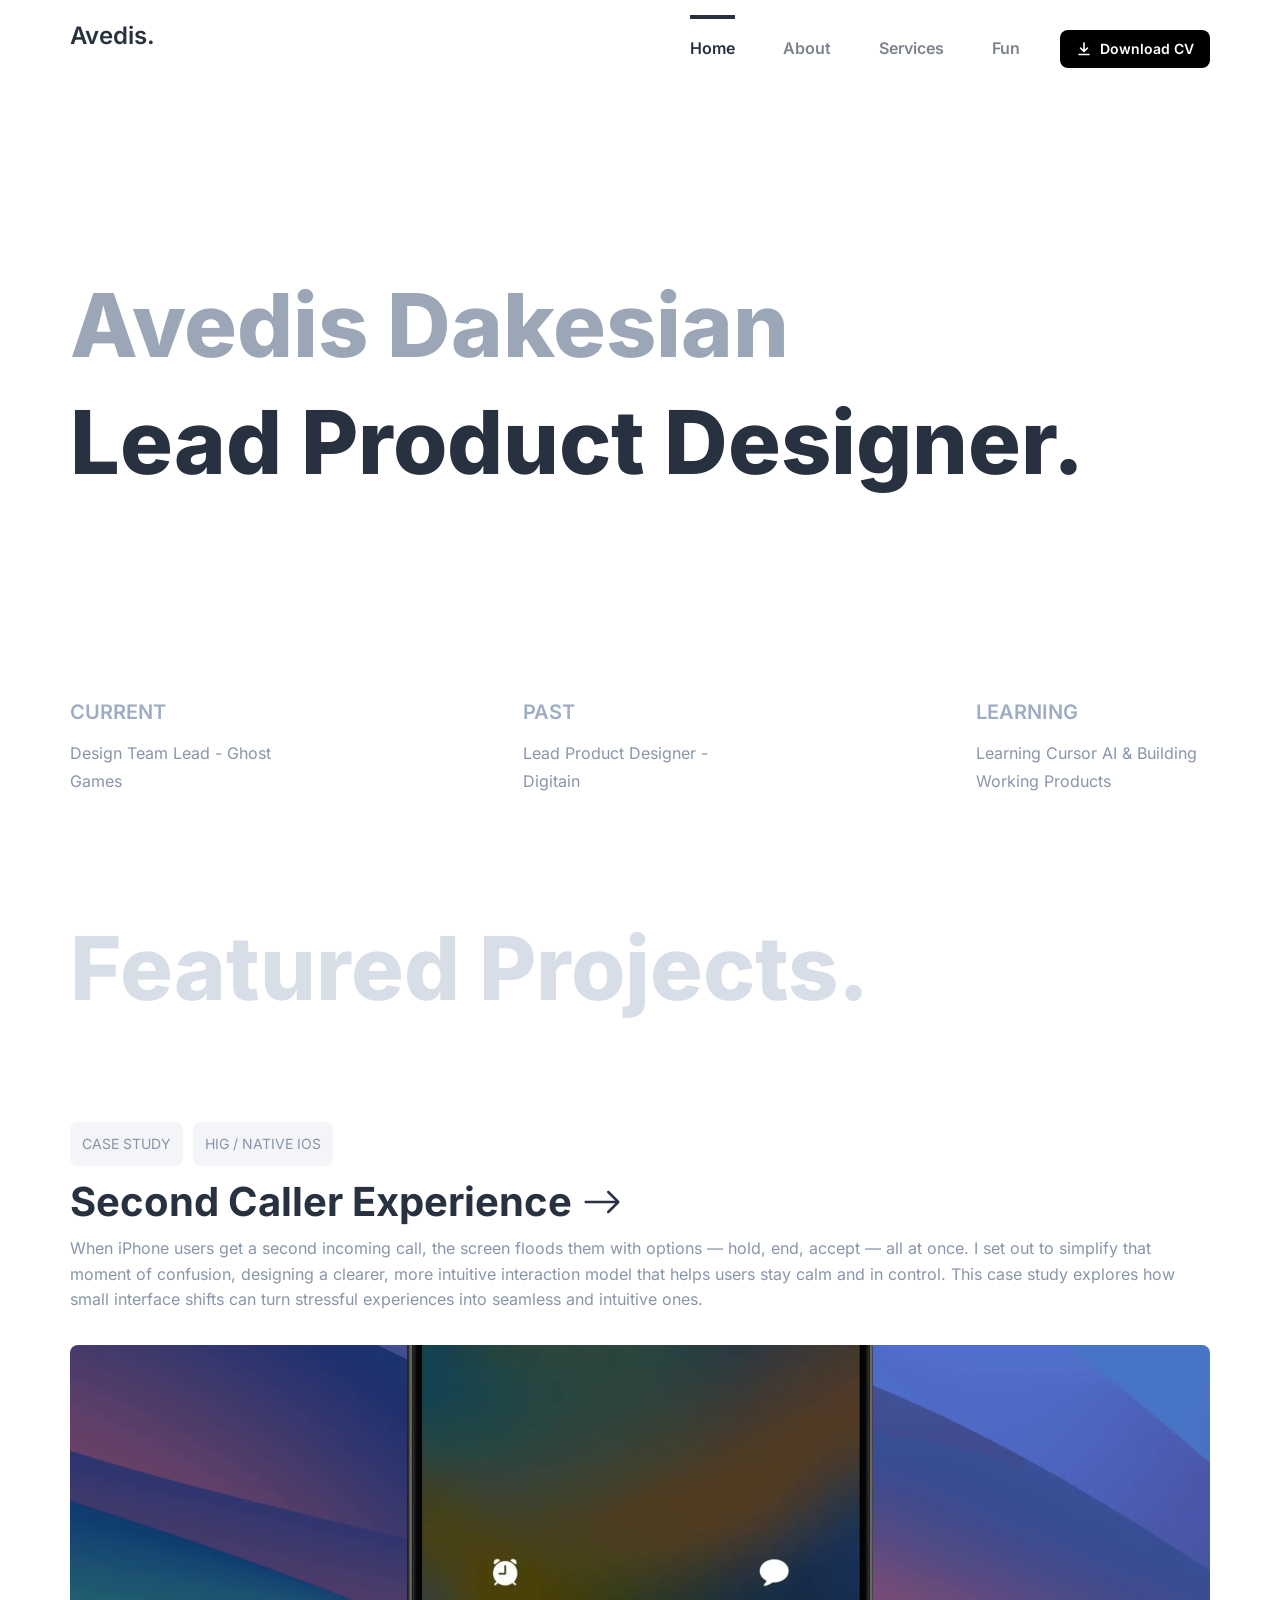
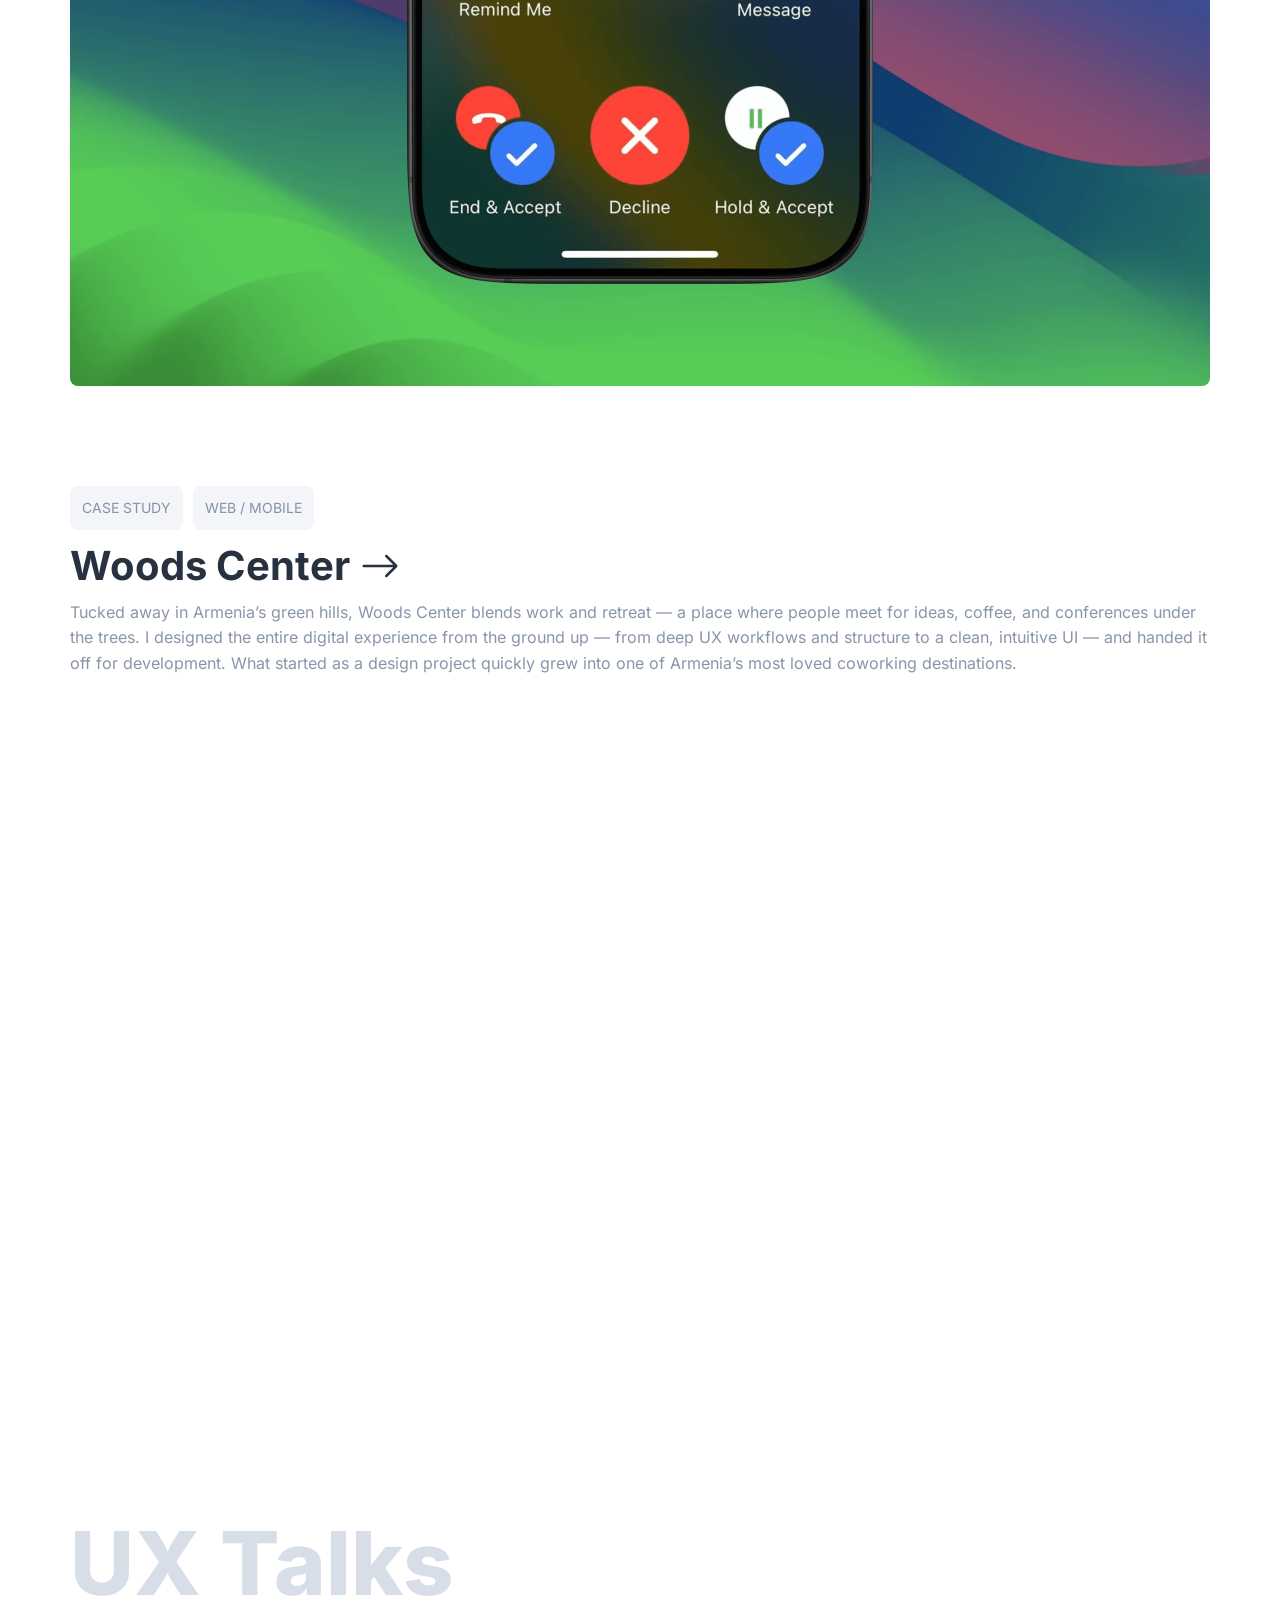
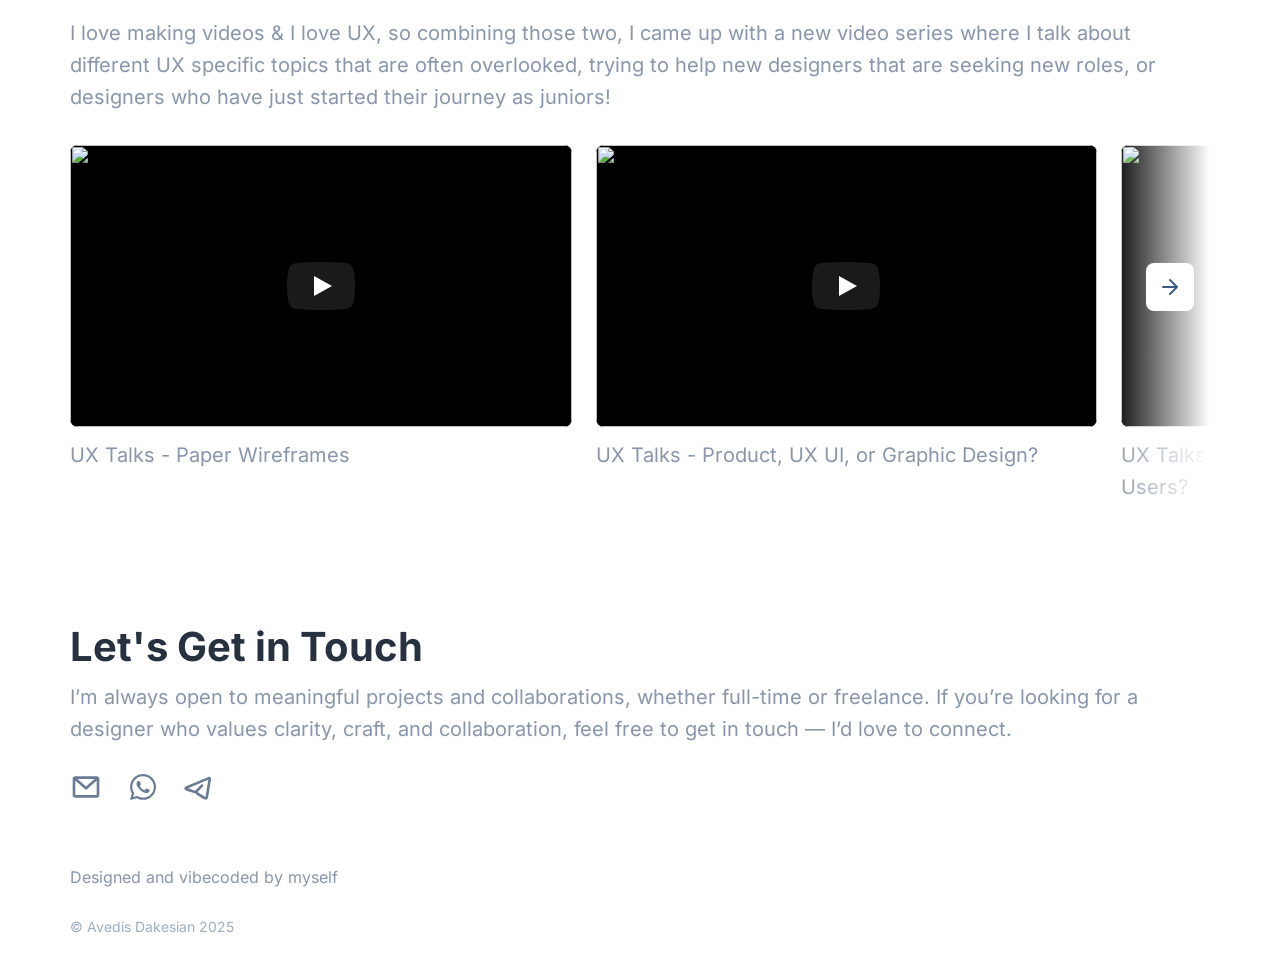
==== commit b2f1b517: "Remove prices, link WhatsApp and Telegram, update footer credit Services keeps the three ways to wor" ====
--- a/index.html
+++ b/index.html
@@ -8,7 +8,7 @@
   <meta property="og:title" content="Avedis.">
   <meta property="og:description" content="Avedis Dakesian, Lead Product Designer.">
   <meta property="og:type" content="website">
-  <meta property="og:image" content="https://avedisdakesian.github.io/assets/img/og-image.jpg">
+  <meta property="og:image" content="https://avedis.design/assets/img/og-image.jpg">
   <meta name="twitter:card" content="summary_large_image">
   <link rel="icon" href="favicon.svg" type="image/svg+xml">
   <link rel="preload" href="assets/fonts/inter-latin-wght-normal.woff2" as="font" type="font/woff2" crossorigin>
@@ -175,18 +175,17 @@
         <a href="https://mail.google.com/mail/?view=cm&amp;to=avedisdakesian@gmail.com" target="_blank" rel="noopener" aria-label="Email">
           <svg viewBox="0 0 24 24" aria-hidden="true"><path d="M17.5 .5 9 8 .5 .5M1 14h16a1 1 0 0 0 1-1V1a1 1 0 0 0-1-1H1a1 1 0 0 0-1 1v12a1 1 0 0 0 1 1Z" transform="translate(3 5)" fill="none" stroke="#6a7b95" stroke-width="2" stroke-linecap="round" stroke-linejoin="round"/></svg>
         </a>
-        <!-- WhatsApp and Telegram had no link in Framer either. Add yours as href to make them clickable. -->
-        <span aria-label="WhatsApp">
-          <svg viewBox="0 0 32 32" aria-hidden="true"><path transform="translate(4 3)" fill="rgba(106,123,149,.5)" d="M 22.213 3.775 C 19.787 1.354 16.492 -0.004 13.057 0 C 5.907 0 0.109 5.77 0.109 12.888 C 0.109 15.257 0.751 17.476 1.87 19.383 L 1.837 19.322 L 0 26 L 6.863 24.208 C 8.65 25.195 10.781 25.776 13.049 25.776 L 13.054 25.776 C 20.205 25.774 26 20.003 26 12.886 C 26.004 9.468 24.641 6.19 22.212 3.776 Z M 13.054 23.599 L 13.049 23.599 C 11.029 23.599 9.139 23.044 7.525 22.079 L 7.574 22.106 L 7.181 21.875 L 3.109 22.939 L 4.195 18.986 L 3.939 18.581 C 2.858 16.878 2.288 14.903 2.293 12.889 C 2.293 6.974 7.111 2.179 13.054 2.179 C 18.996 2.179 23.814 6.974 23.814 12.889 C 23.814 18.804 18.997 23.599 13.054 23.599 Z M 18.957 15.579 C 18.634 15.417 17.043 14.64 16.747 14.531 C 16.45 14.424 16.234 14.371 16.018 14.693 C 15.803 15.015 15.183 15.74 14.994 15.955 C 14.806 16.171 14.616 16.197 14.293 16.036 C 13.336 15.655 12.453 15.112 11.683 14.431 L 11.691 14.438 C 10.997 13.799 10.399 13.063 9.917 12.253 L 9.893 12.208 C 9.704 11.886 9.872 11.712 10.034 11.551 C 10.179 11.407 10.358 11.175 10.519 10.988 C 10.646 10.832 10.755 10.655 10.838 10.464 L 10.843 10.449 C 10.931 10.268 10.92 10.054 10.814 9.883 L 10.816 9.886 C 10.734 9.724 10.088 8.14 9.818 7.494 C 9.555 6.867 9.288 6.953 9.09 6.942 C 8.902 6.934 8.686 6.932 8.47 6.932 C 8.126 6.94 7.82 7.095 7.609 7.333 L 7.609 7.335 C 6.867 8.033 6.456 9.009 6.477 10.024 L 6.477 10.021 C 6.583 11.241 7.045 12.404 7.807 13.365 L 7.797 13.352 C 9.171 15.394 11.045 17.054 13.242 18.176 L 13.324 18.213 C 13.801 18.428 14.412 18.658 15.038 18.855 L 15.168 18.89 C 15.836 19.093 16.542 19.135 17.23 19.014 L 17.203 19.018 C 18.108 18.833 18.895 18.284 19.378 17.502 L 19.386 17.487 C 19.599 17.001 19.664 16.463 19.573 15.94 L 19.575 15.957 C 19.495 15.822 19.279 15.742 18.955 15.58 Z"/></svg>
-        </span>
-        <span aria-label="Telegram">
-          <svg viewBox="0 0 32 32" aria-hidden="true"><path fill="rgba(106,123,149,.5)" d="M 26.093 26.417 C 25.803 28.187 23.86 29.2 22.237 28.32 C 20.88 27.581 18.865 26.447 17.049 25.26 C 16.143 24.668 15.265 24.051 14.536 23.451 C 14.059 23.057 13.591 22.629 13.219 22.184 C 11.857 22.049 10.159 21.573 8.601 21.059 C 6.902 20.489 5.224 19.858 3.569 19.168 C 1.899 18.475 1.98 16.176 3.569 15.507 L 26.369 5.907 C 27.041 5.624 27.813 5.728 28.385 6.179 C 28.957 6.63 29.238 7.356 29.12 8.075 Z M 6.127 17.323 C 7.219 17.753 8.322 18.154 9.436 18.525 C 10.932 19.019 12.295 19.381 13.273 19.507 L 19.056 13.724 C 19.577 13.203 20.421 13.204 20.942 13.725 C 21.463 14.246 21.462 15.09 20.941 15.611 L 15.66 20.891 C 15.843 21.064 16.033 21.23 16.228 21.389 C 16.958 21.975 17.719 22.522 18.507 23.028 C 20.216 24.145 22.135 25.229 23.467 25.953 L 26.291 8.833 L 6.125 17.323 Z"/></svg>
-        </span>
+        <a href="https://wa.me/37477036014" target="_blank" rel="noopener" aria-label="WhatsApp">
+          <svg viewBox="0 0 32 32" aria-hidden="true"><path transform="translate(4 3)" fill="#6a7b95" d="M 22.213 3.775 C 19.787 1.354 16.492 -0.004 13.057 0 C 5.907 0 0.109 5.77 0.109 12.888 C 0.109 15.257 0.751 17.476 1.87 19.383 L 1.837 19.322 L 0 26 L 6.863 24.208 C 8.65 25.195 10.781 25.776 13.049 25.776 L 13.054 25.776 C 20.205 25.774 26 20.003 26 12.886 C 26.004 9.468 24.641 6.19 22.212 3.776 Z M 13.054 23.599 L 13.049 23.599 C 11.029 23.599 9.139 23.044 7.525 22.079 L 7.574 22.106 L 7.181 21.875 L 3.109 22.939 L 4.195 18.986 L 3.939 18.581 C 2.858 16.878 2.288 14.903 2.293 12.889 C 2.293 6.974 7.111 2.179 13.054 2.179 C 18.996 2.179 23.814 6.974 23.814 12.889 C 23.814 18.804 18.997 23.599 13.054 23.599 Z M 18.957 15.579 C 18.634 15.417 17.043 14.64 16.747 14.531 C 16.45 14.424 16.234 14.371 16.018 14.693 C 15.803 15.015 15.183 15.74 14.994 15.955 C 14.806 16.171 14.616 16.197 14.293 16.036 C 13.336 15.655 12.453 15.112 11.683 14.431 L 11.691 14.438 C 10.997 13.799 10.399 13.063 9.917 12.253 L 9.893 12.208 C 9.704 11.886 9.872 11.712 10.034 11.551 C 10.179 11.407 10.358 11.175 10.519 10.988 C 10.646 10.832 10.755 10.655 10.838 10.464 L 10.843 10.449 C 10.931 10.268 10.92 10.054 10.814 9.883 L 10.816 9.886 C 10.734 9.724 10.088 8.14 9.818 7.494 C 9.555 6.867 9.288 6.953 9.09 6.942 C 8.902 6.934 8.686 6.932 8.47 6.932 C 8.126 6.94 7.82 7.095 7.609 7.333 L 7.609 7.335 C 6.867 8.033 6.456 9.009 6.477 10.024 L 6.477 10.021 C 6.583 11.241 7.045 12.404 7.807 13.365 L 7.797 13.352 C 9.171 15.394 11.045 17.054 13.242 18.176 L 13.324 18.213 C 13.801 18.428 14.412 18.658 15.038 18.855 L 15.168 18.89 C 15.836 19.093 16.542 19.135 17.23 19.014 L 17.203 19.018 C 18.108 18.833 18.895 18.284 19.378 17.502 L 19.386 17.487 C 19.599 17.001 19.664 16.463 19.573 15.94 L 19.575 15.957 C 19.495 15.822 19.279 15.742 18.955 15.58 Z"/></svg>
+        </a>
+        <a href="https://t.me/Siveda" target="_blank" rel="noopener" aria-label="Telegram">
+          <svg viewBox="0 0 32 32" aria-hidden="true"><path fill="#6a7b95" d="M 26.093 26.417 C 25.803 28.187 23.86 29.2 22.237 28.32 C 20.88 27.581 18.865 26.447 17.049 25.26 C 16.143 24.668 15.265 24.051 14.536 23.451 C 14.059 23.057 13.591 22.629 13.219 22.184 C 11.857 22.049 10.159 21.573 8.601 21.059 C 6.902 20.489 5.224 19.858 3.569 19.168 C 1.899 18.475 1.98 16.176 3.569 15.507 L 26.369 5.907 C 27.041 5.624 27.813 5.728 28.385 6.179 C 28.957 6.63 29.238 7.356 29.12 8.075 Z M 6.127 17.323 C 7.219 17.753 8.322 18.154 9.436 18.525 C 10.932 19.019 12.295 19.381 13.273 19.507 L 19.056 13.724 C 19.577 13.203 20.421 13.204 20.942 13.725 C 21.463 14.246 21.462 15.09 20.941 15.611 L 15.66 20.891 C 15.843 21.064 16.033 21.23 16.228 21.389 C 16.958 21.975 17.719 22.522 18.507 23.028 C 20.216 24.145 22.135 25.229 23.467 25.953 L 26.291 8.833 L 6.125 17.323 Z"/></svg>
+        </a>
       </div>
     </section>
 
     <footer class="footer">
-      <p class="footer__credit">Designed by myself — with Framer</p>
+      <p class="footer__credit">Designed and vibecoded by myself</p>
       <p class="footer__copy">© Avedis Dakesian 2025</p>
     </footer>
   </main>
